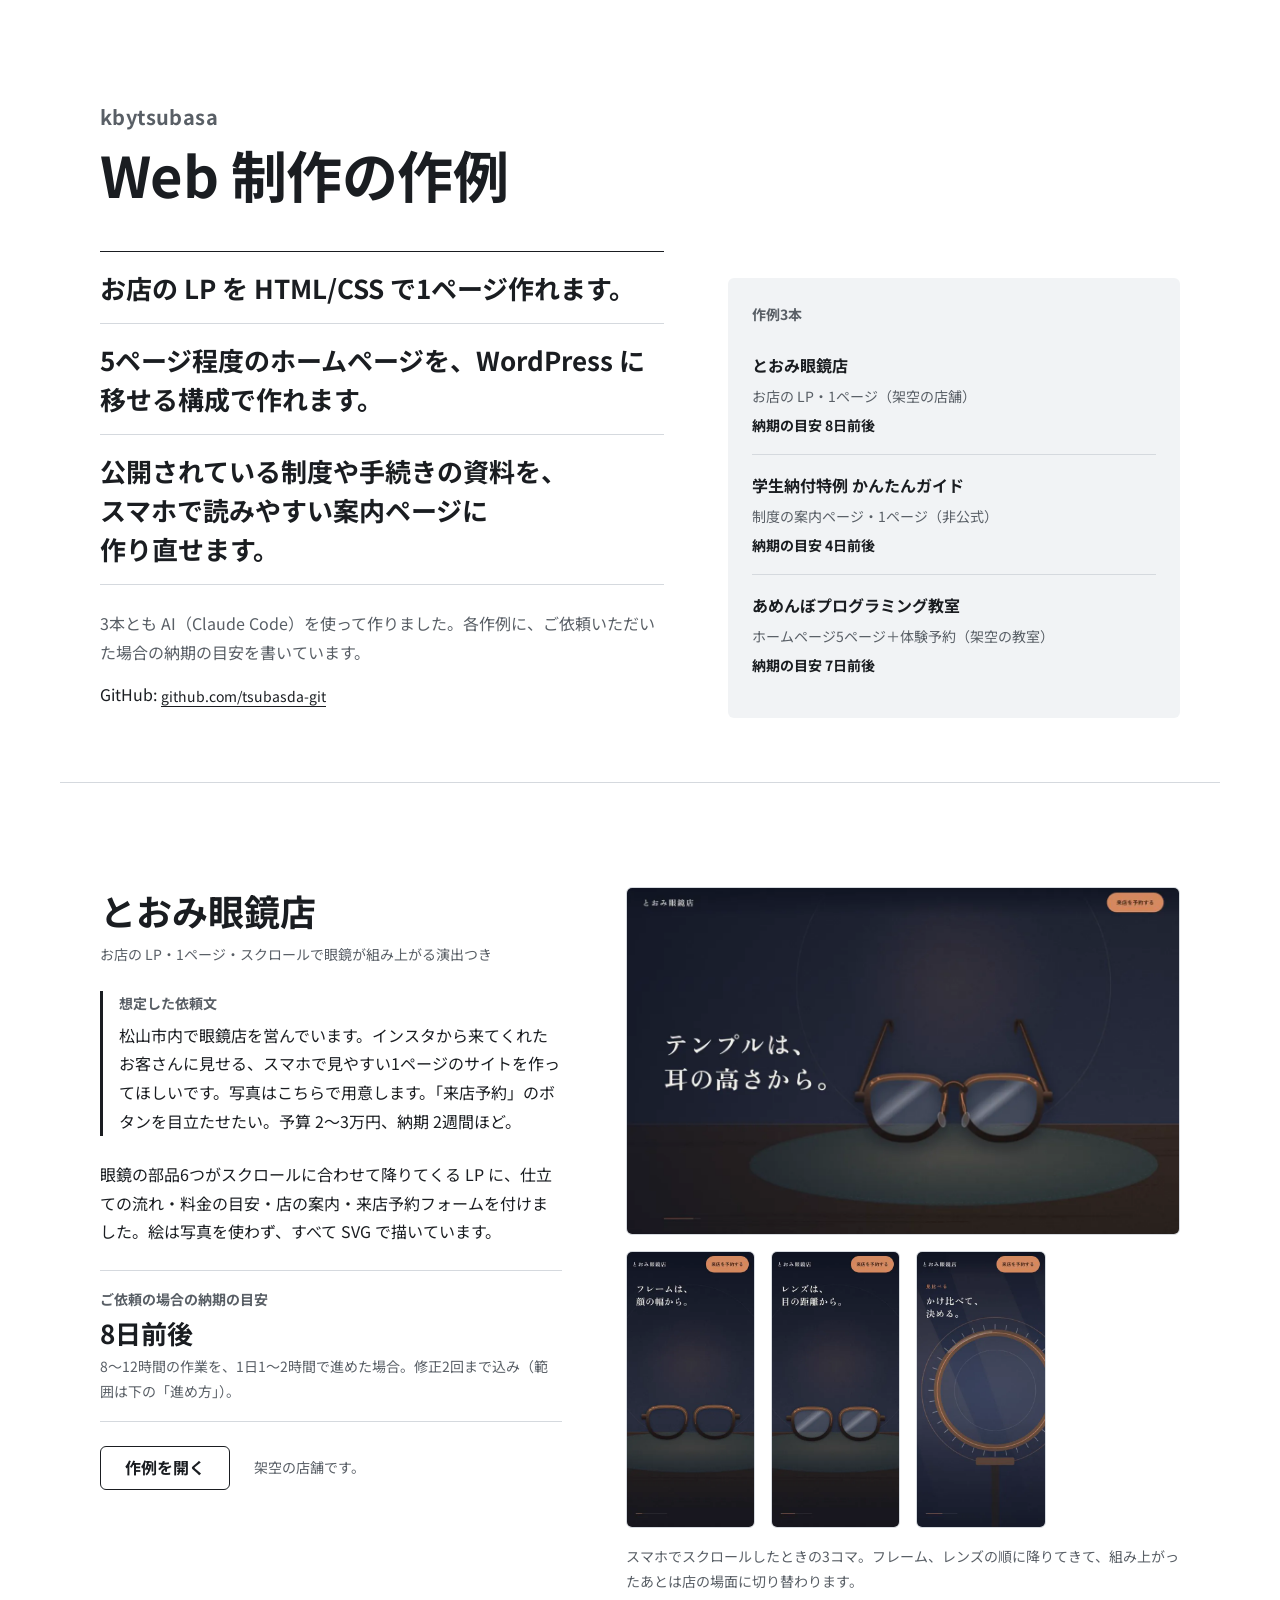
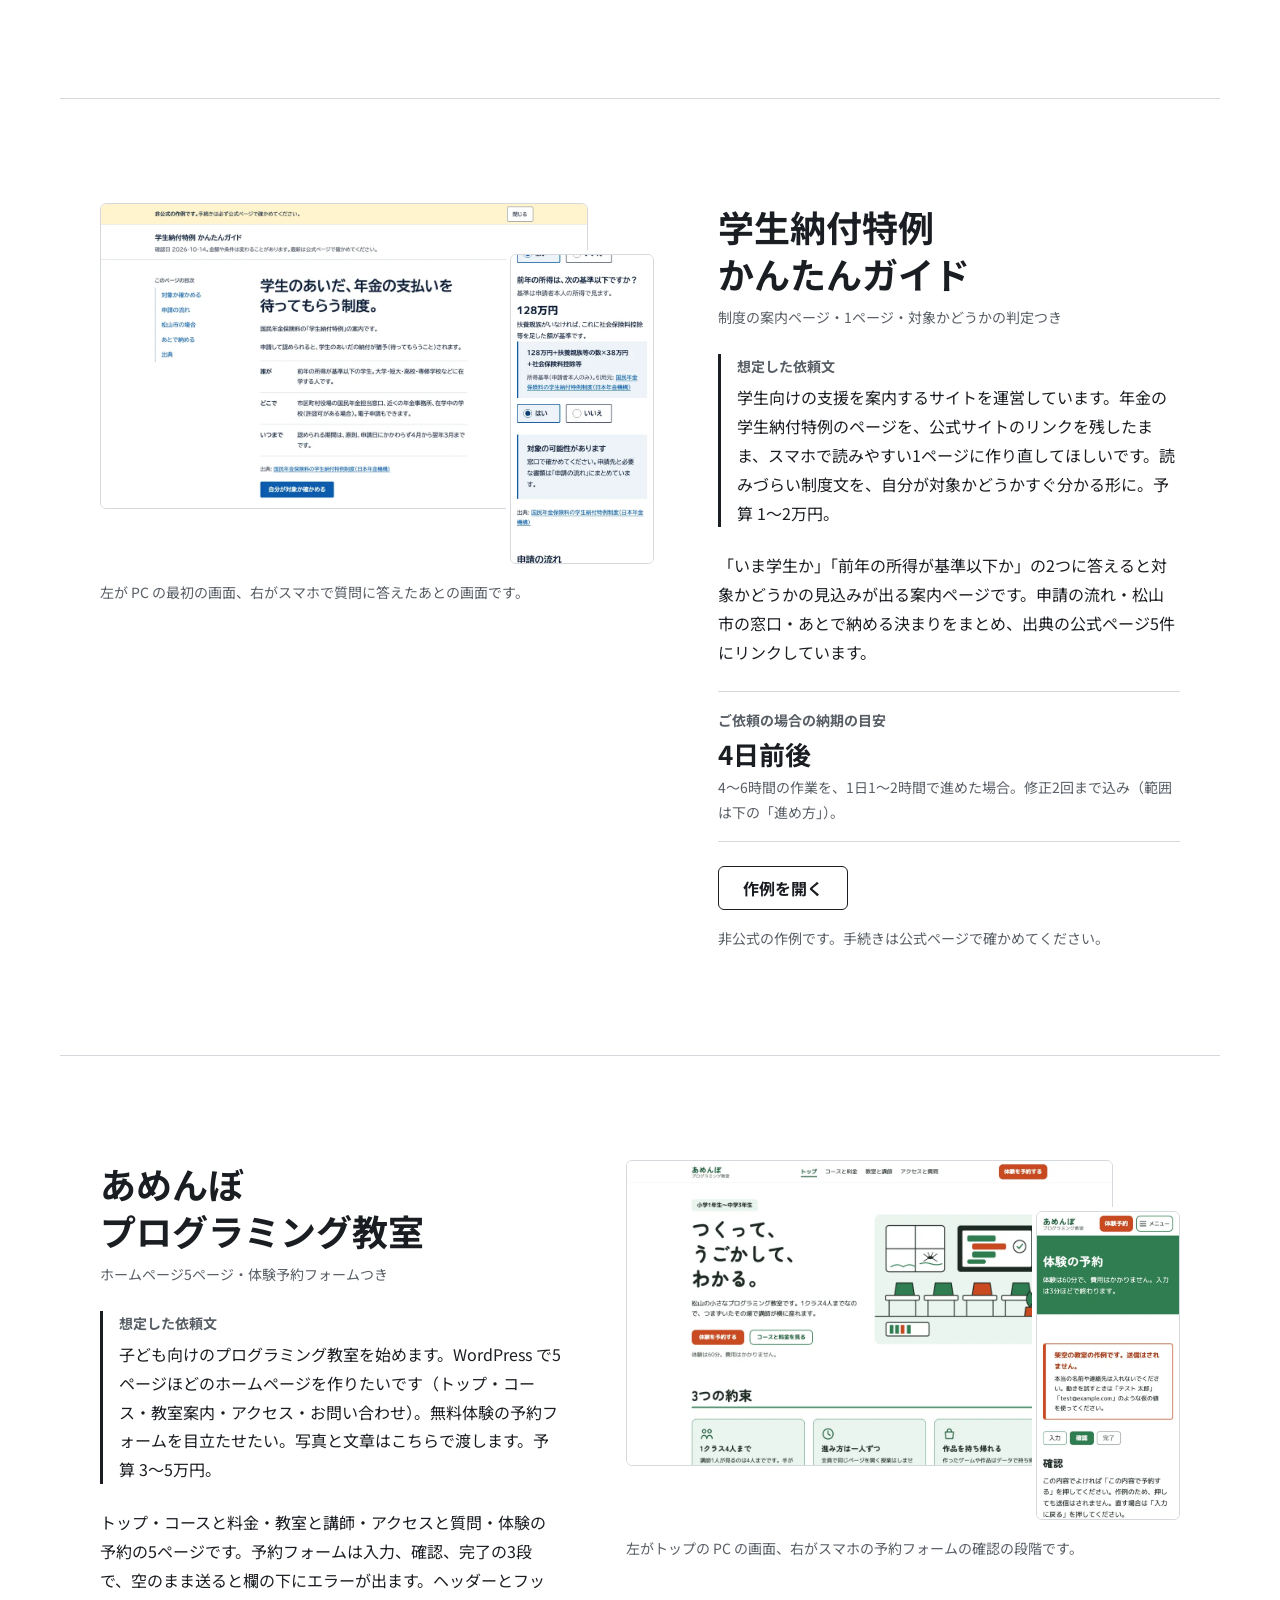
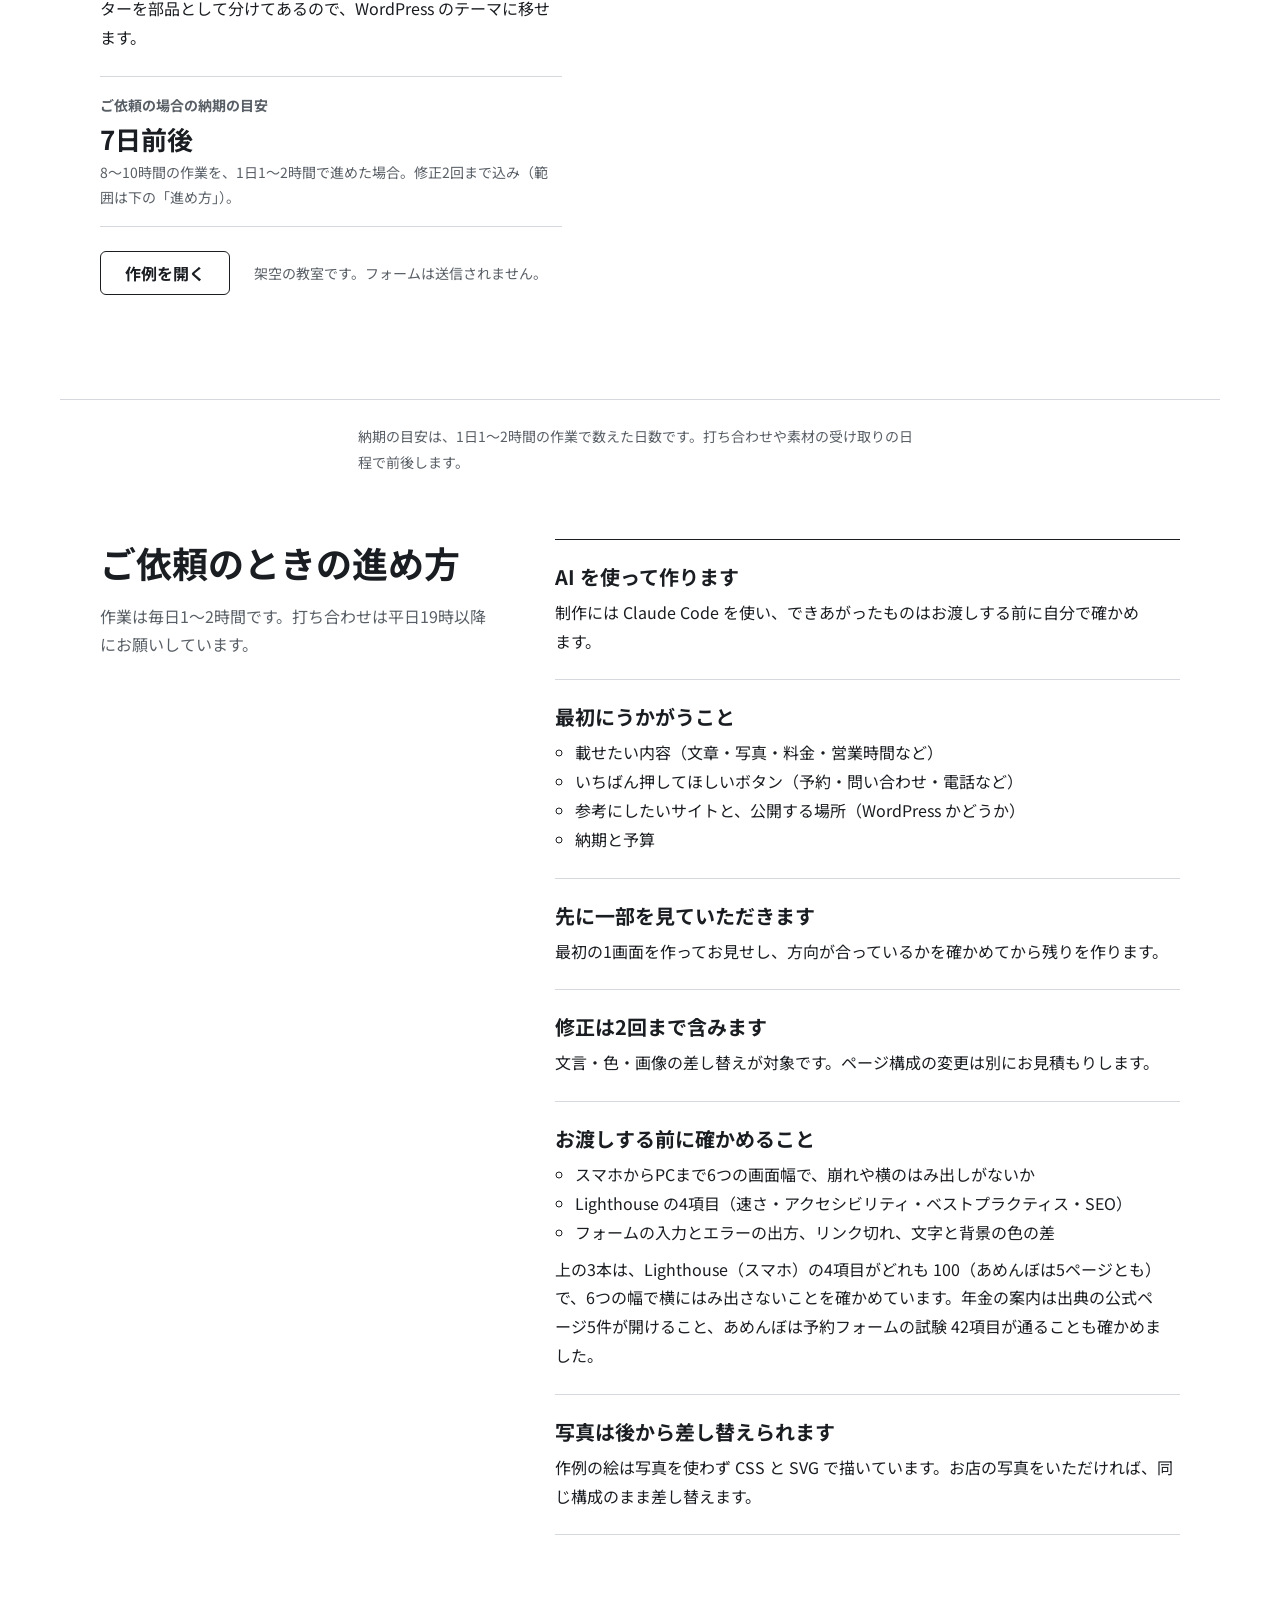
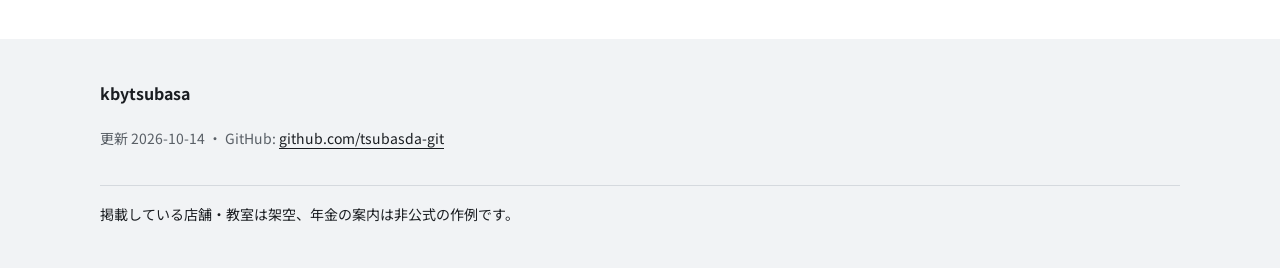
==== web-portfolio/index.html @ 9cf4d6a7 "Web 制作の作例（架空の店舗・非公式の案内・架空の教室）と入口ページ" ====
<!doctype html>
<html lang="ja">
<head>
  <meta name="robots" content="noindex, nofollow">
<meta charset="utf-8">
<meta name="viewport" content="width=device-width, initial-scale=1">
<title>Web 制作の作例3本（kbytsubasa）— お店の LP・案内ページ・5ページのホームページ</title>
<meta name="description" content="お店の LP、制度の案内ページ、5ページのホームページと体験予約フォーム。Claude Code を使って作った Web 制作の作例3本と、かかった時間、ご依頼のときの納期の目安と進め方。">
<meta name="theme-color" content="#FFFFFF">
<link rel="icon" href="data:image/svg+xml,%3Csvg xmlns='http://www.w3.org/2000/svg' viewBox='0 0 32 32'%3E%3Crect width='32' height='32' rx='6' fill='%231A1D21'/%3E%3Cpath d='M9 9v14M9 16l8-7M12 14l6 9' stroke='%23fff' stroke-width='3' fill='none' stroke-linecap='round'/%3E%3C/svg%3E">
<link rel="preconnect" href="https://fonts.googleapis.com">
<link rel="preconnect" href="https://fonts.gstatic.com" crossorigin>
<link rel="stylesheet" href="https://fonts.googleapis.com/css2?family=Noto+Sans+JP:wght@400;700&amp;display=swap" media="print" onload="this.media='all'">
<noscript><link rel="stylesheet" href="https://fonts.googleapis.com/css2?family=Noto+Sans+JP:wght@400;700&amp;display=swap"></noscript>
<link rel="stylesheet" href="css/tokens.css">
<link rel="stylesheet" href="css/site.css">
</head>
<body>
<a class="skip" href="#main">本文へ</a>

<main id="main">
  <section class="wrap intro" aria-labelledby="intro-title">
    <div>
      <h1 class="intro__title" id="intro-title"><span class="intro__title-name">kbytsubasa</span><span class="vh"> の</span>Web 制作の作例</h1>
      <ul class="can">
        <li>お店の LP を HTML/CSS で1ページ作れます。</li>
        <li>5ページ程度のホームページを、WordPress に移せる構成で作れます。</li>
        <li>公開されている制度や手続きの資料を、スマホで読みやすい案内ページに作り直せます。</li>
      </ul>
      <p class="intro__note">3本とも AI（Claude Code）を使って作りました。各作例に、ご依頼いただいた場合の納期の目安を書いています。</p>
      <p class="intro__link">GitHub: <a class="top__link" href="https://github.com/tsubasda-git" rel="noopener">github.com/tsubasda-git</a></p>
    </div>

    <nav class="toc" aria-label="作例の一覧">
      <p class="toc__head">作例3本</p>
      <ul>
        <li><a href="#toomi"><span class="toc__name">とおみ眼鏡店</span><span class="toc__kind">お店の LP・1ページ<span class="nw">（架空の店舗）</span></span><span class="toc__due">納期の目安 8日前後</span></a></li>
        <li><a href="#nenkin"><span class="toc__name">学生納付特例<wbr> かんたんガイド</span><span class="toc__kind">制度の案内ページ・1ページ<span class="nw">（非公式）</span></span><span class="toc__due">納期の目安 4日前後</span></a></li>
        <li><a href="#amenbo"><span class="toc__name">あめんぼ<wbr>プログラミング教室</span><span class="toc__kind">ホームページ5ページ＋体験予約<span class="nw">（架空の教室）</span></span><span class="toc__due">納期の目安 7日前後</span></a></li>
      </ul>
    </nav>
  </section>

  <div class="works">
    <!-- 作例1 -->
    <article class="wrap work" id="toomi" aria-labelledby="toomi-title">
      <header class="work__head">
        <h2 class="work__title" id="toomi-title">とおみ眼鏡店</h2>
        <p class="work__kind">お店の LP・1ページ・スクロールで眼鏡が組み上がる演出つき</p>
      </header>

      <figure class="work__fig">
        <img class="shots-pc-only" src="shots/toomi-pc.webp" width="1200" height="750" fetchpriority="high" alt="PC の画面。暗い店内の台の上に組み上がった眼鏡があり、左に「テンプルは、耳の高さから。」の見出し。">
        <ul class="frames">
          <li><img src="shots/toomi-sp-frame.webp" width="390" height="844" loading="lazy" alt="スマホの画面1。台の上にフレームだけが降りている。"></li>
          <li><img src="shots/toomi-sp-lens.webp" width="390" height="844" loading="lazy" alt="スマホの画面2。フレームにレンズが入った。"></li>
          <li><img src="shots/toomi-sp-scene-b.webp" width="390" height="844" loading="lazy" alt="スマホの画面3。検眼の場面に切り替わり「かけ比べて、決める。」の見出し。"></li>
        </ul>
        <figcaption>スマホでスクロールしたときの3コマ。フレーム、レンズの順に降りてきて、組み上がったあとは店の場面に切り替わります。</figcaption>
      </figure>

      <div class="work__body">
        <div class="ask">
          <p class="ask__label">想定した依頼文</p>
          <blockquote><p>松山市内で眼鏡店を営んでいます。インスタから来てくれたお客さんに見せる、スマホで見やすい1ページのサイトを作ってほしいです。写真はこちらで用意します。「来店予約」のボタンを目立たせたい。予算 2〜3万円、納期 2週間ほど。</p></blockquote>
        </div>
        <p class="made">眼鏡の部品6つがスクロールに合わせて降りてくる LP に、仕立ての流れ・料金の目安・店の案内・来店予約フォームを付けました。絵は写真を使わず、すべて SVG で描いています。</p>
        <dl class="facts">
          <div>
            <dt>ご依頼の場合の納期の目安</dt>
            <dd><span class="due">8日前後</span><span class="sub">8〜12時間の作業を、1日1〜2時間で進めた場合。修正2回まで込み（範囲は下の「進め方」）。</span></dd>
          </div>
        </dl>
        <div class="work__foot">
          <a class="chip" href="../web-toomi/index.html">作例を開く<span class="vh">：とおみ眼鏡店</span></a>
          <p class="work__mark">架空の店舗です。</p>
        </div>
      </div>
    </article>

    <!-- 作例2 -->
    <article class="wrap work work--flip" id="nenkin" aria-labelledby="nenkin-title">
      <header class="work__head">
        <h2 class="work__title" id="nenkin-title">学生納付特例<wbr> かんたんガイド</h2>
        <p class="work__kind">制度の案内ページ・1ページ・対象かどうかの判定つき</p>
      </header>

      <figure class="work__fig">
        <div class="shots">
          <img class="shots__pc" src="shots/nenkin-pc.webp" width="1200" height="750" loading="lazy" alt="PC の画面。左に目次、右に「学生のあいだ、年金の支払いを待ってもらう制度。」の見出しと、誰が・どこで・いつまでの表。">
          <img class="shots__sp" src="shots/nenkin-sp.webp" width="390" height="844" loading="lazy" alt="スマホの画面。所得の基準の質問に「はい」と答え、「対象の可能性があります」と表示されたところ。">
        </div>
        <figcaption>左が PC の最初の画面、右がスマホで質問に答えたあとの画面です。</figcaption>
      </figure>

      <div class="work__body">
        <div class="ask">
          <p class="ask__label">想定した依頼文</p>
          <blockquote><p>学生向けの支援を案内するサイトを運営しています。年金の学生納付特例のページを、公式サイトのリンクを残したまま、スマホで読みやすい1ページに作り直してほしいです。読みづらい制度文を、自分が対象かどうかすぐ分かる形に。予算 1〜2万円。</p></blockquote>
        </div>
        <p class="made">「いま学生か」「前年の所得が基準以下か」の2つに答えると対象かどうかの見込みが出る案内ページです。申請の流れ・松山市の窓口・あとで納める決まりをまとめ、出典の公式ページ5件にリンクしています。</p>
        <dl class="facts">
          <div>
            <dt>ご依頼の場合の納期の目安</dt>
            <dd><span class="due">4日前後</span><span class="sub">4〜6時間の作業を、1日1〜2時間で進めた場合。修正2回まで込み（範囲は下の「進め方」）。</span></dd>
          </div>
        </dl>
        <div class="work__foot">
          <a class="chip" href="../web-nenkin-gakusei/index.html">作例を開く<span class="vh">：学生納付特例 かんたんガイド</span></a>
          <p class="work__mark">非公式の作例です。手続きは公式ページで確かめてください。</p>
        </div>
      </div>
    </article>

    <!-- 作例3 -->
    <article class="wrap work" id="amenbo" aria-labelledby="amenbo-title">
      <header class="work__head">
        <h2 class="work__title" id="amenbo-title">あめんぼ<wbr>プログラミング教室</h2>
        <p class="work__kind">ホームページ5ページ・体験予約フォームつき</p>
      </header>

      <figure class="work__fig">
        <div class="shots">
          <img class="shots__pc" src="shots/amenbo-pc.webp" width="1200" height="750" loading="lazy" alt="トップページの PC の画面。「つくって、うごかして、わかる。」の見出しと、教室の机と画面の絵。">
          <img class="shots__sp" src="shots/amenbo-sp.webp" width="390" height="844" loading="lazy" alt="スマホの体験予約の画面。入力・確認・完了のうち確認の段階で、「架空の教室の作例です。送信はされません。」の注意書き。">
        </div>
        <figcaption>左がトップの PC の画面、右がスマホの予約フォームの確認の段階です。</figcaption>
      </figure>

      <div class="work__body">
        <div class="ask">
          <p class="ask__label">想定した依頼文</p>
          <blockquote><p>子ども向けのプログラミング教室を始めます。WordPress で5ページほどのホームページを作りたいです（トップ・コース・教室案内・アクセス・お問い合わせ）。無料体験の予約フォームを目立たせたい。写真と文章はこちらで渡します。予算 3〜5万円。</p></blockquote>
        </div>
        <p class="made">トップ・コースと料金・教室と講師・アクセスと質問・体験の予約の5ページです。予約フォームは入力、確認、完了の3段で、空のまま送ると欄の下にエラーが出ます。ヘッダーとフッターを部品として分けてあるので、WordPress のテーマに移せます。</p>
        <dl class="facts">
          <div>
            <dt>ご依頼の場合の納期の目安</dt>
            <dd><span class="due">7日前後</span><span class="sub">8〜10時間の作業を、1日1〜2時間で進めた場合。修正2回まで込み（範囲は下の「進め方」）。</span></dd>
          </div>
        </dl>
        <div class="work__foot">
          <a class="chip" href="../web-amenbo/index.html">作例を開く<span class="vh">：あめんぼプログラミング教室</span></a>
          <p class="work__mark">架空の教室です。フォームは送信されません。</p>
        </div>
      </div>
    </article>

    <p class="wrap works__note">納期の目安は、1日1〜2時間の作業で数えた日数です。打ち合わせや素材の受け取りの日程で前後します。</p>
  </div>

  <section class="wrap how" aria-labelledby="how-title">
    <div>
      <h2 class="how__title" id="how-title">ご依頼のときの進め方</h2>
      <p class="how__lead">作業は毎日1〜2時間です。打ち合わせは平日19時以降にお願いしています。</p>
    </div>
    <ol class="how__list">
      <li>
        <h3>AI を使って作ります</h3>
        <p>制作には Claude Code を使い、できあがったものはお渡しする前に自分で確かめます。</p>
      </li>
      <li>
        <h3>最初にうかがうこと</h3>
        <ul>
          <li>載せたい内容（文章・写真・料金・営業時間など）</li>
          <li>いちばん押してほしいボタン（予約・問い合わせ・電話など）</li>
          <li>参考にしたいサイトと、公開する場所（WordPress かどうか）</li>
          <li>納期と予算</li>
        </ul>
      </li>
      <li>
        <h3>先に一部を見ていただきます</h3>
        <p>最初の1画面を作ってお見せし、方向が合っているかを確かめてから残りを作ります。</p>
      </li>
      <li>
        <h3>修正は2回まで含みます</h3>
        <p>文言・色・画像の差し替えが対象です。ページ構成の変更は別にお見積もりします。</p>
      </li>
      <li>
        <h3>お渡しする前に確かめること</h3>
        <ul>
          <li>スマホからPCまで6つの画面幅で、崩れや横のはみ出しがないか</li>
          <li>Lighthouse の4項目（速さ・アクセシビリティ・ベストプラクティス・SEO）</li>
          <li>フォームの入力とエラーの出方、リンク切れ、文字と背景の色の差</li>
        </ul>
        <p>上の3本は、Lighthouse（スマホ）の4項目がどれも 100（あめんぼは5ページとも）で、6つの幅で横にはみ出さないことを確かめています。年金の案内は出典の公式ページ5件が開けること、あめんぼは予約フォームの試験 42項目が通ることも確かめました。</p>
      </li>
      <li>
        <h3>写真は後から差し替えられます</h3>
        <p>作例の絵は写真を使わず CSS と SVG で描いています。お店の写真をいただければ、同じ構成のまま差し替えます。</p>
      </li>
    </ol>
  </section>
</main>

<footer class="foot">
  <div class="wrap">
    <p class="foot__name">kbytsubasa</p>
    <p class="foot__line">更新 2026-10-14 ・ GitHub: <a href="https://github.com/tsubasda-git" rel="noopener">github.com/tsubasda-git</a></p>
    <p class="foot__notice">掲載している店舗・教室は架空、年金の案内は非公式の作例です。</p>
  </div>
</footer>
</body>
</html>
---- web-portfolio/css/tokens.css ----
/* Hallmark · tokens · web-portfolio（入口ページ）
 * 設計書 §4.5 のとおり: 作例3本の色が主役なので、入口は無彩色だけで作る。
 * theme: custom · axes: light / grotesk-sans (Noto Sans JP 単一書体) / neutral
 * site.css は var(--…) だけで書く（色・書体の直書きをしない）。
 */
:root {
  /* 色 */
  --color-paper: #FFFFFF;
  --color-paper-2: #F1F3F5;
  --color-ink: #1A1D21;
  --color-ink-dim: #595F66;
  --color-rule: #D5D9DE;
  --color-rule-strong: #1A1D21;
  --color-accent: #1A1D21;
  --color-accent-ink: #FFFFFF;
  --color-focus: #2E6BE6;

  /* 文字 */
  --font-body: "Noto Sans JP", "Hiragino Sans", "Hiragino Kaku Gothic ProN", "Yu Gothic", Meiryo, sans-serif;
  --text-xs: 0.8125rem;
  --text-sm: 0.875rem;
  --text-base: 1rem;
  --text-lg: clamp(1.0625rem, 1rem + 0.35vw, 1.25rem);
  --text-xl: clamp(1.25rem, 1.1rem + 0.7vw, 1.625rem);
  --text-2xl: clamp(1.5rem, 1.2rem + 1.4vw, 2.25rem);
  --text-display: clamp(2rem, 1.4rem + 2.8vw, 3.5rem);
  --leading-tight: 1.3;
  --leading-body: 1.8;

  /* 余白（設計書 §4.5: 8 / 16 / 24 / 40 / 64） */
  --space-2xs: 4px;
  --space-xs: 8px;
  --space-sm: 16px;
  --space-md: 24px;
  --space-lg: 40px;
  --space-xl: 64px;
  --space-2xl: 104px;
  --page-gutter: 16px;
  --page-max: 1160px;

  /* 線・角 */
  --rule-hair: 1px;
  --radius: 6px;

  /* 動き（色の変化だけ。位置は動かさない） */
  --dur-fast: 150ms;
  --ease-out: cubic-bezier(0.22, 1, 0.36, 1);
}

@media (min-width: 768px) {
  :root { --page-gutter: 40px; }
}
---- web-portfolio/css/site.css ----
/* Hallmark · macrostructure: Split Studio · tone: utilitarian · anchor hue: none (neutral)
 * nav: none (3本の目次を冒頭の右の列に置く) · footer: Ft1 mast-headed · enrichment: real screenshots (no chrome)
 * pre-emit critique: P4 H4 E4 S5 R5 V4
 */

/* ---------- 下地 ---------- */
*, *::before, *::after { box-sizing: border-box; }

html, body { overflow-x: clip; }

html {
  -webkit-text-size-adjust: 100%;
  text-size-adjust: 100%;
}

body {
  margin: 0;
  background: var(--color-paper);
  color: var(--color-ink);
  font-family: var(--font-body);
  font-size: var(--text-base);
  line-height: var(--leading-body);
  font-feature-settings: "palt" 0;
}

img { display: block; max-width: 100%; height: auto; }

p, li, dd { text-wrap: pretty; }

h1, h2, h3 {
  margin: 0;
  font-style: normal;
  font-weight: 700;
  line-height: var(--leading-tight);
  overflow-wrap: anywhere;
  word-break: auto-phrase;
  min-width: 0;
}

p, ul, ol, dl, dd, blockquote, figure { margin: 0; }
ul, ol { padding: 0; }

a {
  color: var(--color-ink);
  text-decoration-line: underline;
  text-decoration-thickness: 1px;
  text-underline-offset: 0.25em;
  transition: text-decoration-thickness var(--dur-fast) var(--ease-out);
}
a:hover { text-decoration-thickness: 2px; }

:focus-visible {
  outline: 3px solid var(--color-focus);
  outline-offset: 3px;
  border-radius: 2px;
}

.vh {
  position: absolute;
  width: 1px; height: 1px;
  margin: -1px; padding: 0;
  overflow: hidden;
  clip: rect(0 0 0 0);
  white-space: nowrap;
  border: 0;
}

.skip {
  position: absolute;
  left: var(--space-sm);
  top: var(--space-xs);
  z-index: 10;
  padding: var(--space-xs) var(--space-sm);
  background: var(--color-accent);
  color: var(--color-accent-ink);
  border-radius: var(--radius);
  transform: translateY(-200%);
}
.skip:focus-visible { transform: none; }

.wrap {
  width: 100%;
  max-width: var(--page-max);
  margin-inline: auto;
  padding-inline: var(--page-gutter);
}

/* ---------- GitHub への1本のリンク（上の帯は置かない。名前は見出しが持つ） ---------- */
.intro__link { margin-top: var(--space-xs); }
.top__link {
  display: inline-flex;
  align-items: center;
  min-height: 44px;
  font-size: var(--text-sm);
  white-space: nowrap;
}

/* ---------- 冒頭（左右に分ける） ---------- */
.intro {
  display: grid;
  gap: var(--space-lg);
  padding-block: var(--space-xl) var(--space-xl);
}
.intro__title {
  font-size: var(--text-display);
  letter-spacing: -0.01em;
}
.intro__title-name {
  display: block;
  font-size: var(--text-lg);
  color: var(--color-ink-dim);
  letter-spacing: 0.02em;
  margin-bottom: var(--space-xs);
}
.can {
  list-style: none;
  margin-top: var(--space-lg);
  border-top: var(--rule-hair) solid var(--color-rule-strong);
}
.can li {
  font-size: var(--text-xl);
  font-weight: 700;
  line-height: 1.5;
  padding-block: var(--space-sm);
  border-bottom: var(--rule-hair) solid var(--color-rule);
  overflow-wrap: anywhere;
  word-break: auto-phrase;
}
.intro__note {
  margin-top: var(--space-md);
  color: var(--color-ink-dim);
  max-width: 38em;
}

/* 冒頭の右: 3本の目次（作例の証拠の列） */
.toc {
  align-self: end;
  background: var(--color-paper-2);
  border-radius: var(--radius);
  padding: var(--space-md);
}
.toc__head {
  font-size: var(--text-sm);
  font-weight: 700;
  color: var(--color-ink-dim);
  margin-bottom: var(--space-xs);
}
.toc ul { list-style: none; }
.toc li + li { border-top: var(--rule-hair) solid var(--color-rule); }
.toc a {
  display: grid;
  gap: var(--space-2xs);
  padding-block: var(--space-sm);
  text-decoration: none;
  min-height: 44px;
}
.toc a:hover .toc__name { text-decoration: underline; text-underline-offset: 0.25em; }
.toc__name {
  font-weight: 700;
  overflow-wrap: anywhere;
  word-break: auto-phrase;
}
.toc__kind {
  font-size: var(--text-sm);
  color: var(--color-ink-dim);
  word-break: auto-phrase;
}
.toc__due {
  font-size: var(--text-sm);
  font-weight: 700;
}
.nw { white-space: nowrap; }

/* ---------- 作例（左右の二枚組。段ごとに左右を入れ替える） ---------- */

.work {
  display: grid;
  grid-template-areas: "head" "fig" "body";
  gap: var(--space-md);
  padding-block: var(--space-xl);
  border-bottom: var(--rule-hair) solid var(--color-rule);
  scroll-margin-top: var(--space-sm);
}
.work:first-child { border-top: var(--rule-hair) solid var(--color-rule); }
.work__head { grid-area: head; min-width: 0; }
.work__fig { grid-area: fig; min-width: 0; }
.work__body { grid-area: body; min-width: 0; }

.work__title { font-size: var(--text-2xl); }
.work__kind {
  margin-top: var(--space-xs);
  color: var(--color-ink-dim);
  font-size: var(--text-sm);
}

/* 画像: PC の画面に、スマホの画面を右下で重ねる */
.shots {
  position: relative;
  aspect-ratio: 20 / 13;
}
.shots__pc,
.shots__sp {
  position: absolute;
  border: var(--rule-hair) solid var(--color-rule);
  border-radius: var(--radius);
  background: var(--color-paper-2);
}
.shots__pc { left: 0; top: 0; width: 88%; }
.shots__sp {
  right: 0; bottom: 0; width: 26%;
  box-shadow: 0 0 0 4px var(--color-paper);
}

/* とおみ: スマホの3コマを横に並べる */
.shots-pc-only {
  border: var(--rule-hair) solid var(--color-rule);
  border-radius: var(--radius);
  background: var(--color-paper-2);
  width: 100%;
}
.frames {
  list-style: none;
  display: grid;
  grid-template-columns: repeat(3, minmax(0, 1fr));
  gap: var(--space-sm);
  margin-top: var(--space-sm);
  max-width: 420px;
}
.frames img {
  width: 100%;
  border: var(--rule-hair) solid var(--color-rule);
  border-radius: var(--radius);
  background: var(--color-paper-2);
}
.work__fig figcaption {
  margin-top: var(--space-sm);
  font-size: var(--text-sm);
  color: var(--color-ink-dim);
}

/* 依頼文と中身 */
.ask {
  border-left: 3px solid var(--color-rule-strong);
  padding-left: var(--space-sm);
}
.ask__label,
.facts dt {
  font-size: var(--text-sm);
  font-weight: 700;
  color: var(--color-ink-dim);
}
.ask blockquote { margin-top: var(--space-2xs); }
.made { margin-top: var(--space-md); }

.facts {
  margin-top: var(--space-md);
  border-top: var(--rule-hair) solid var(--color-rule);
}
.facts > div {
  padding-block: var(--space-sm);
  border-bottom: var(--rule-hair) solid var(--color-rule);
}
.facts dd { margin-top: var(--space-2xs); }
.facts .sub { display: block; margin-top: var(--space-2xs); font-size: var(--text-sm); color: var(--color-ink-dim); }
.due { display: block; font-size: var(--text-xl); font-weight: 700; line-height: var(--leading-tight); }

.work__foot {
  display: flex;
  flex-wrap: wrap;
  align-items: center;
  gap: var(--space-sm) var(--space-md);
  margin-top: var(--space-md);
}
.chip {
  display: inline-flex;
  align-items: center;
  min-height: 44px;
  padding-inline: var(--space-md);
  border: var(--rule-hair) solid var(--color-accent);
  border-radius: var(--radius);
  color: var(--color-ink);
  font-weight: 700;
  text-decoration: none;
  white-space: nowrap;
  cursor: pointer;
  transition: background-color var(--dur-fast) var(--ease-out), color var(--dur-fast) var(--ease-out);
}
.chip:hover { background: var(--color-accent); color: var(--color-accent-ink); }
.chip:active { background: var(--color-ink-dim); border-color: var(--color-ink-dim); color: var(--color-accent-ink); }
.work__mark { font-size: var(--text-sm); color: var(--color-ink-dim); }

.works__note {
  padding-block: var(--space-md) 0;
  font-size: var(--text-sm);
  color: var(--color-ink-dim);
  max-width: 46em;
}

/* ---------- 進め方 ---------- */
.how {
  display: grid;
  gap: var(--space-lg);
  padding-block: var(--space-xl) var(--space-2xl);
}
.how__title { font-size: var(--text-2xl); }
.how__lead { margin-top: var(--space-sm); color: var(--color-ink-dim); }
.how__list { list-style: none; border-top: var(--rule-hair) solid var(--color-rule-strong); }
.how__list > li {
  padding-block: var(--space-md);
  border-bottom: var(--rule-hair) solid var(--color-rule);
}
.how__list h3 { font-size: var(--text-lg); }
.how__list p { margin-top: var(--space-xs); }
.how__list ul {
  margin-top: var(--space-xs);
  padding-left: 1.25em;
}

/* ---------- 下の帯（Ft1） ---------- */
.foot {
  background: var(--color-paper-2);
  padding-block: var(--space-lg);
  font-size: var(--text-sm);
}
.foot__name { font-weight: 700; font-size: var(--text-base); }
.foot__line { margin-top: var(--space-xs); color: var(--color-ink-dim); }
.foot__line a { display: inline-block; padding-block: 10px; }
.foot__notice {
  margin-top: var(--space-md);
  padding-top: var(--space-sm);
  border-top: var(--rule-hair) solid var(--color-rule);
}

/* ---------- 広い画面 ---------- */
@media (min-width: 900px) {
  .intro {
    grid-template-columns: minmax(0, 1.25fr) minmax(0, 1fr);
    gap: var(--space-xl);
    padding-block: var(--space-2xl) var(--space-xl);
  }
  .work {
    grid-template-columns: minmax(0, 1fr) minmax(0, 1.2fr);
    grid-template-areas: "head fig" "body fig";
    grid-template-rows: auto 1fr;
    column-gap: var(--space-xl);
    padding-block: var(--space-2xl);
  }
  .work--flip {
    grid-template-columns: minmax(0, 1.2fr) minmax(0, 1fr);
    grid-template-areas: "fig head" "fig body";
  }
  .work__fig { align-self: start; position: sticky; top: var(--space-lg); }
  .how {
    grid-template-columns: minmax(0, 1fr) minmax(0, 1.6fr);
    gap: var(--space-xl);
  }
}

@media (prefers-reduced-motion: reduce) {
  *, *::before, *::after { transition-duration: 0ms !important; }
}
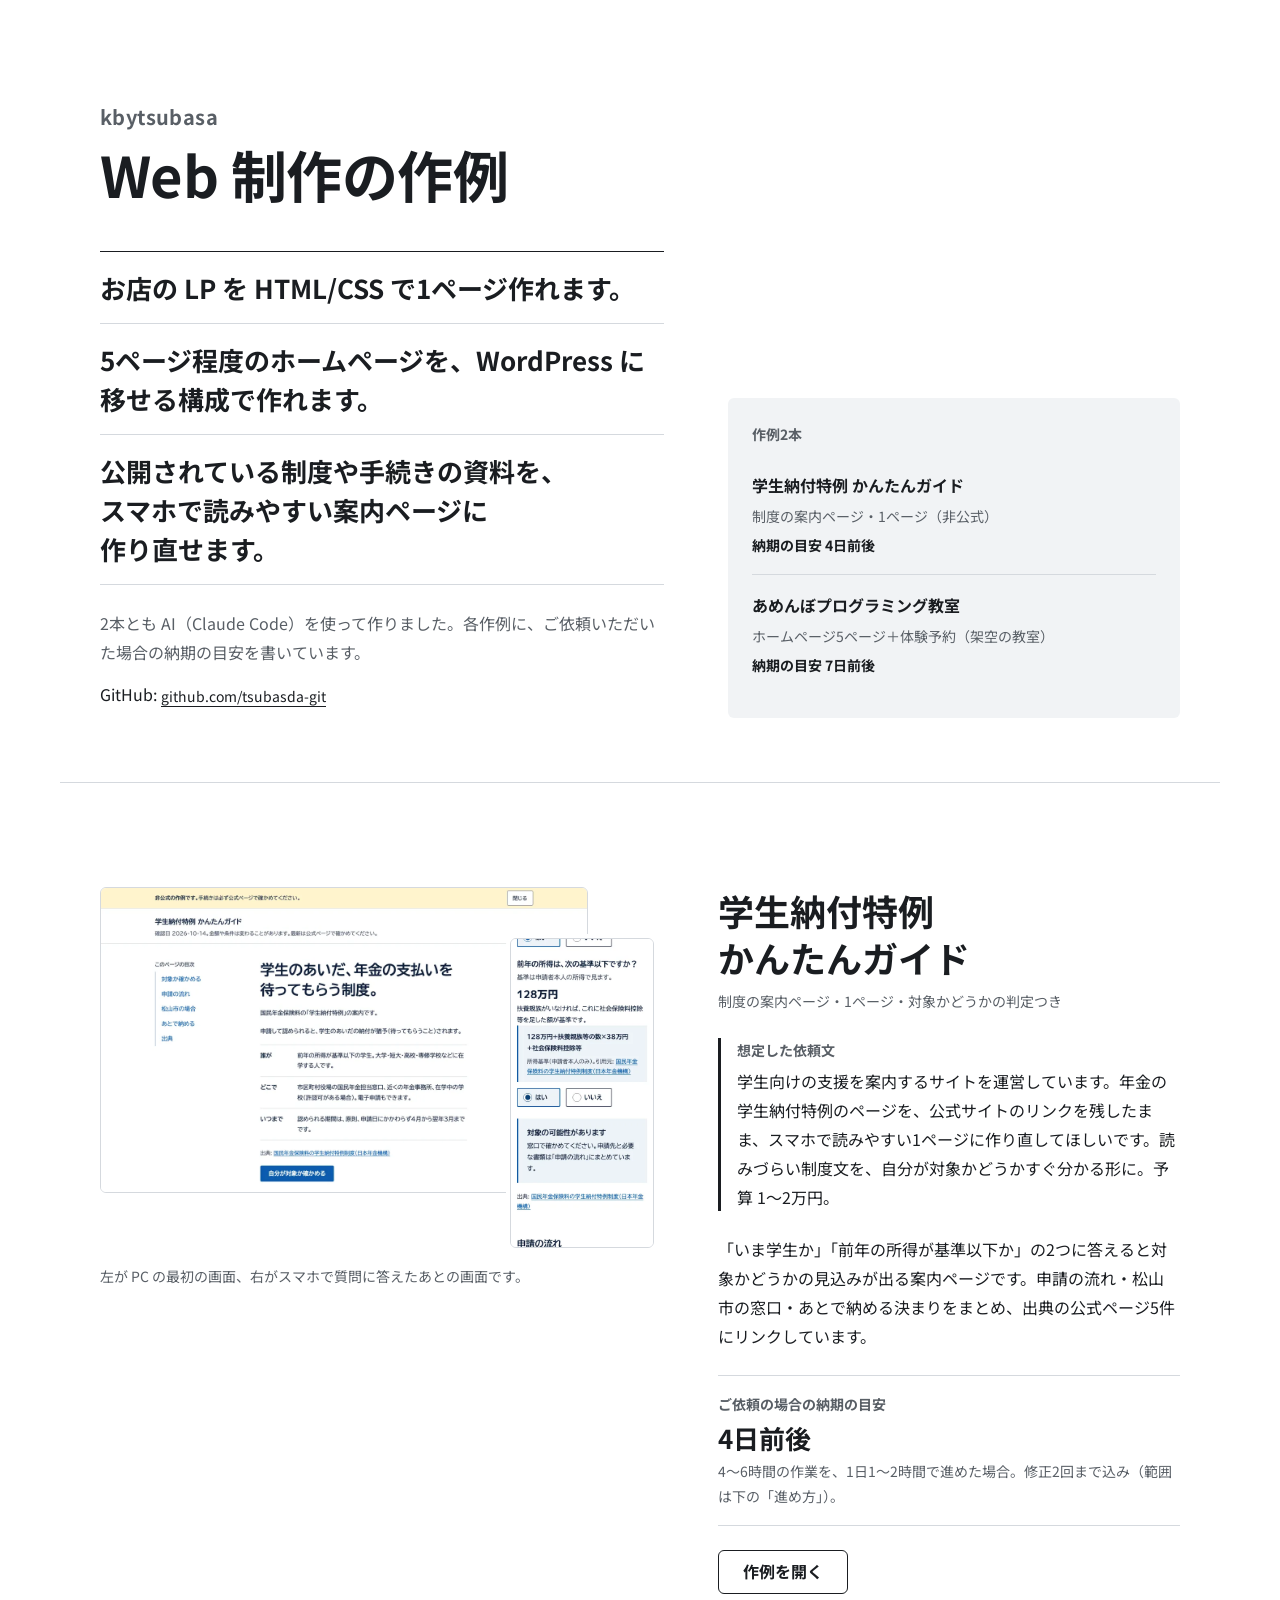
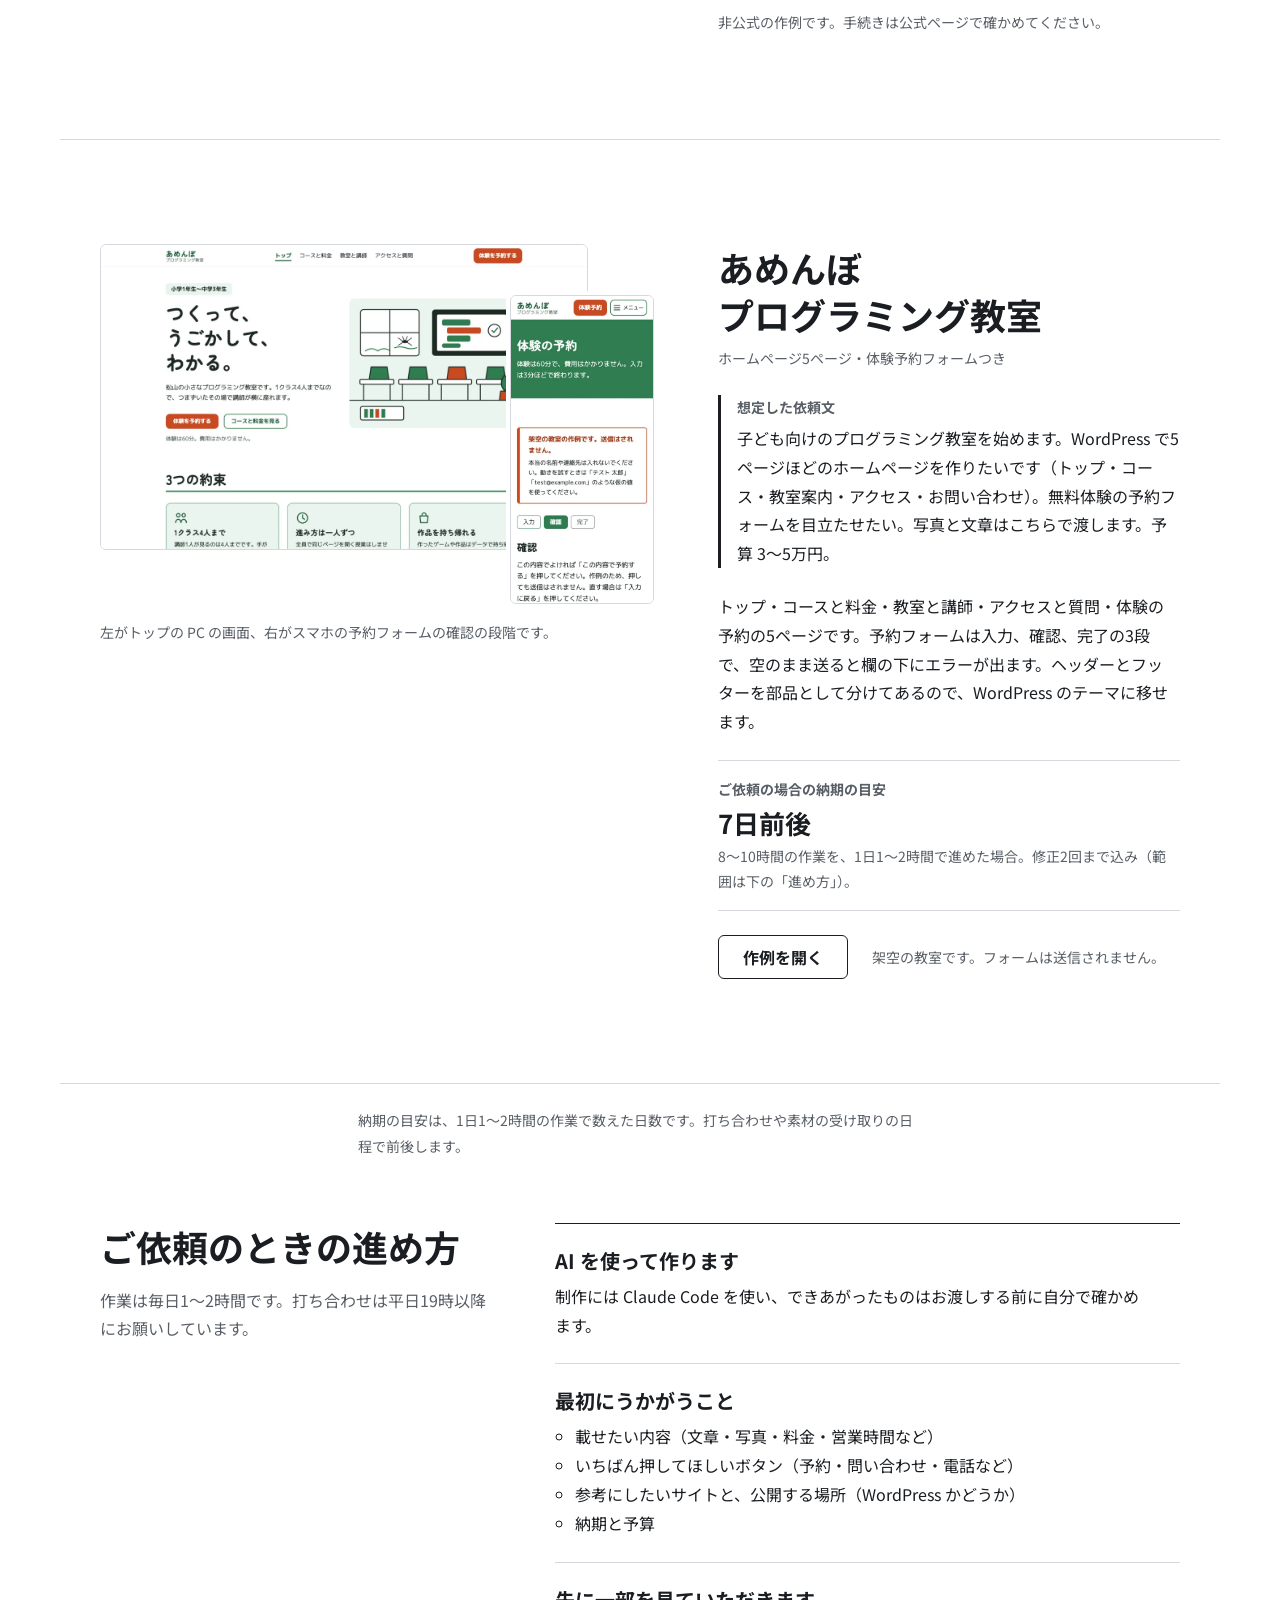
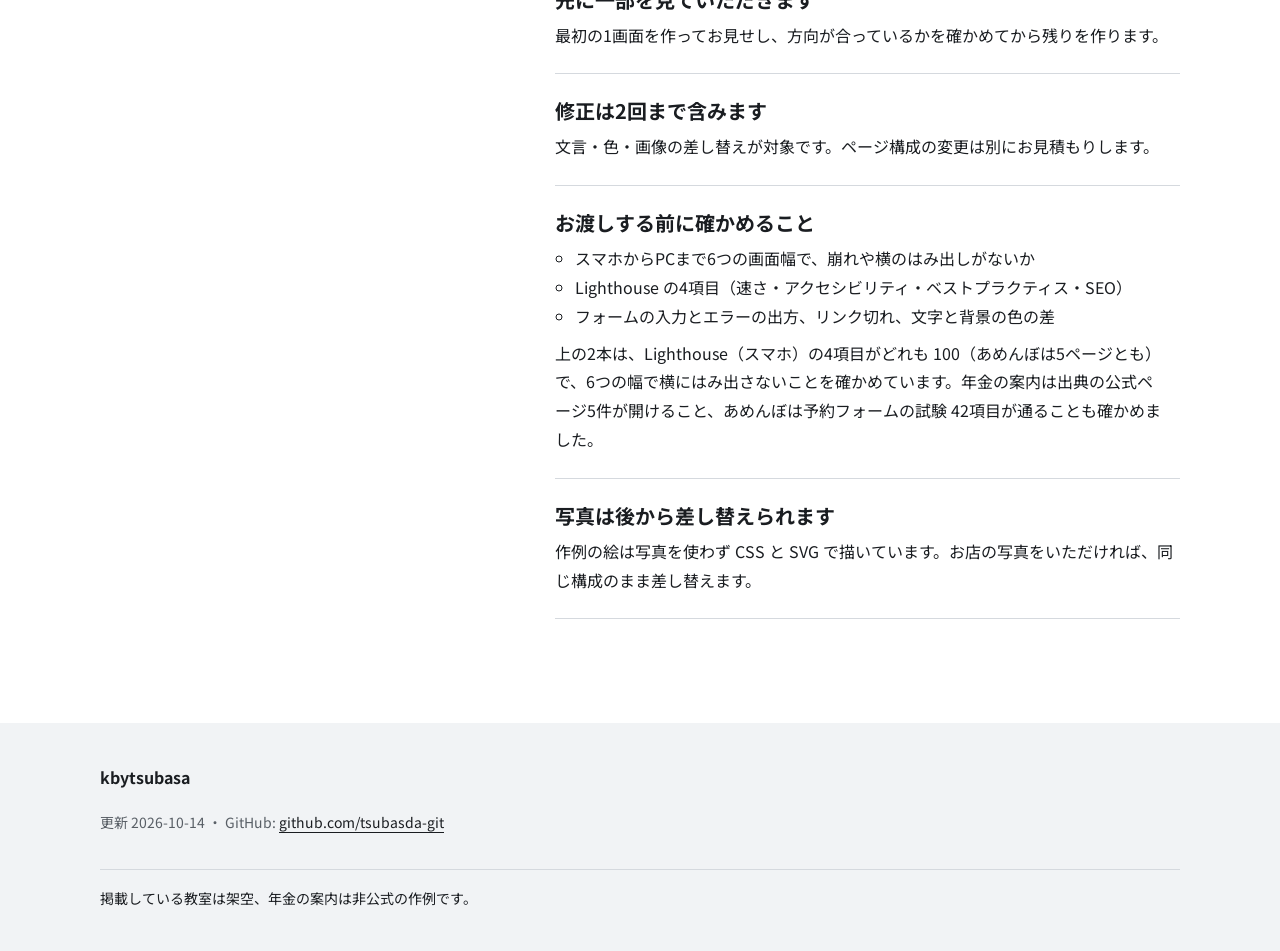
==== commit 7b86e855: "とおみ眼鏡店の作例を外す（イラストのため掲載しない）" ====
--- a/web-portfolio/index.html
+++ b/web-portfolio/index.html
@@ -4,8 +4,8 @@
   <meta name="robots" content="noindex, nofollow">
 <meta charset="utf-8">
 <meta name="viewport" content="width=device-width, initial-scale=1">
-<title>Web 制作の作例3本（kbytsubasa）— お店の LP・案内ページ・5ページのホームページ</title>
-<meta name="description" content="お店の LP、制度の案内ページ、5ページのホームページと体験予約フォーム。Claude Code を使って作った Web 制作の作例3本と、かかった時間、ご依頼のときの納期の目安と進め方。">
+<title>Web 制作の作例2本（kbytsubasa）— 案内ページ・5ページのホームページ</title>
+<meta name="description" content="制度の案内ページと、5ページのホームページと体験予約フォーム。Claude Code を使って作った Web 制作の作例2本と、かかった時間、ご依頼のときの納期の目安と進め方。">
 <meta name="theme-color" content="#FFFFFF">
 <link rel="icon" href="data:image/svg+xml,%3Csvg xmlns='http://www.w3.org/2000/svg' viewBox='0 0 32 32'%3E%3Crect width='32' height='32' rx='6' fill='%231A1D21'/%3E%3Cpath d='M9 9v14M9 16l8-7M12 14l6 9' stroke='%23fff' stroke-width='3' fill='none' stroke-linecap='round'/%3E%3C/svg%3E">
 <link rel="preconnect" href="https://fonts.googleapis.com">
@@ -27,14 +27,13 @@
         <li>5ページ程度のホームページを、WordPress に移せる構成で作れます。</li>
         <li>公開されている制度や手続きの資料を、スマホで読みやすい案内ページに作り直せます。</li>
       </ul>
-      <p class="intro__note">3本とも AI（Claude Code）を使って作りました。各作例に、ご依頼いただいた場合の納期の目安を書いています。</p>
+      <p class="intro__note">2本とも AI（Claude Code）を使って作りました。各作例に、ご依頼いただいた場合の納期の目安を書いています。</p>
       <p class="intro__link">GitHub: <a class="top__link" href="https://github.com/tsubasda-git" rel="noopener">github.com/tsubasda-git</a></p>
     </div>
 
     <nav class="toc" aria-label="作例の一覧">
-      <p class="toc__head">作例3本</p>
+      <p class="toc__head">作例2本</p>
       <ul>
-        <li><a href="#toomi"><span class="toc__name">とおみ眼鏡店</span><span class="toc__kind">お店の LP・1ページ<span class="nw">（架空の店舗）</span></span><span class="toc__due">納期の目安 8日前後</span></a></li>
         <li><a href="#nenkin"><span class="toc__name">学生納付特例<wbr> かんたんガイド</span><span class="toc__kind">制度の案内ページ・1ページ<span class="nw">（非公式）</span></span><span class="toc__due">納期の目安 4日前後</span></a></li>
         <li><a href="#amenbo"><span class="toc__name">あめんぼ<wbr>プログラミング教室</span><span class="toc__kind">ホームページ5ページ＋体験予約<span class="nw">（架空の教室）</span></span><span class="toc__due">納期の目安 7日前後</span></a></li>
       </ul>
@@ -42,43 +41,6 @@
   </section>
 
   <div class="works">
-    <!-- 作例1 -->
-    <article class="wrap work" id="toomi" aria-labelledby="toomi-title">
-      <header class="work__head">
-        <h2 class="work__title" id="toomi-title">とおみ眼鏡店</h2>
-        <p class="work__kind">お店の LP・1ページ・スクロールで眼鏡が組み上がる演出つき</p>
-      </header>
-
-      <figure class="work__fig">
-        <img class="shots-pc-only" src="shots/toomi-pc.webp" width="1200" height="750" fetchpriority="high" alt="PC の画面。暗い店内の台の上に組み上がった眼鏡があり、左に「テンプルは、耳の高さから。」の見出し。">
-        <ul class="frames">
-          <li><img src="shots/toomi-sp-frame.webp" width="390" height="844" loading="lazy" alt="スマホの画面1。台の上にフレームだけが降りている。"></li>
-          <li><img src="shots/toomi-sp-lens.webp" width="390" height="844" loading="lazy" alt="スマホの画面2。フレームにレンズが入った。"></li>
-          <li><img src="shots/toomi-sp-scene-b.webp" width="390" height="844" loading="lazy" alt="スマホの画面3。検眼の場面に切り替わり「かけ比べて、決める。」の見出し。"></li>
-        </ul>
-        <figcaption>スマホでスクロールしたときの3コマ。フレーム、レンズの順に降りてきて、組み上がったあとは店の場面に切り替わります。</figcaption>
-      </figure>
-
-      <div class="work__body">
-        <div class="ask">
-          <p class="ask__label">想定した依頼文</p>
-          <blockquote><p>松山市内で眼鏡店を営んでいます。インスタから来てくれたお客さんに見せる、スマホで見やすい1ページのサイトを作ってほしいです。写真はこちらで用意します。「来店予約」のボタンを目立たせたい。予算 2〜3万円、納期 2週間ほど。</p></blockquote>
-        </div>
-        <p class="made">眼鏡の部品6つがスクロールに合わせて降りてくる LP に、仕立ての流れ・料金の目安・店の案内・来店予約フォームを付けました。絵は写真を使わず、すべて SVG で描いています。</p>
-        <dl class="facts">
-          <div>
-            <dt>ご依頼の場合の納期の目安</dt>
-            <dd><span class="due">8日前後</span><span class="sub">8〜12時間の作業を、1日1〜2時間で進めた場合。修正2回まで込み（範囲は下の「進め方」）。</span></dd>
-          </div>
-        </dl>
-        <div class="work__foot">
-          <a class="chip" href="../web-toomi/index.html">作例を開く<span class="vh">：とおみ眼鏡店</span></a>
-          <p class="work__mark">架空の店舗です。</p>
-        </div>
-      </div>
-    </article>
-
-    <!-- 作例2 -->
     <article class="wrap work work--flip" id="nenkin" aria-labelledby="nenkin-title">
       <header class="work__head">
         <h2 class="work__title" id="nenkin-title">学生納付特例<wbr> かんたんガイド</h2>
@@ -112,8 +74,8 @@
       </div>
     </article>
 
-    <!-- 作例3 -->
-    <article class="wrap work" id="amenbo" aria-labelledby="amenbo-title">
+    <!-- 作例2 -->
+    <article class="wrap work work--flip" id="amenbo" aria-labelledby="amenbo-title">
       <header class="work__head">
         <h2 class="work__title" id="amenbo-title">あめんぼ<wbr>プログラミング教室</h2>
         <p class="work__kind">ホームページ5ページ・体験予約フォームつき</p>
@@ -183,7 +145,7 @@
           <li>Lighthouse の4項目（速さ・アクセシビリティ・ベストプラクティス・SEO）</li>
           <li>フォームの入力とエラーの出方、リンク切れ、文字と背景の色の差</li>
         </ul>
-        <p>上の3本は、Lighthouse（スマホ）の4項目がどれも 100（あめんぼは5ページとも）で、6つの幅で横にはみ出さないことを確かめています。年金の案内は出典の公式ページ5件が開けること、あめんぼは予約フォームの試験 42項目が通ることも確かめました。</p>
+        <p>上の2本は、Lighthouse（スマホ）の4項目がどれも 100（あめんぼは5ページとも）で、6つの幅で横にはみ出さないことを確かめています。年金の案内は出典の公式ページ5件が開けること、あめんぼは予約フォームの試験 42項目が通ることも確かめました。</p>
       </li>
       <li>
         <h3>写真は後から差し替えられます</h3>
@@ -197,7 +159,7 @@
   <div class="wrap">
     <p class="foot__name">kbytsubasa</p>
     <p class="foot__line">更新 2026-10-14 ・ GitHub: <a href="https://github.com/tsubasda-git" rel="noopener">github.com/tsubasda-git</a></p>
-    <p class="foot__notice">掲載している店舗・教室は架空、年金の案内は非公式の作例です。</p>
+    <p class="foot__notice">掲載している教室は架空、年金の案内は非公式の作例です。</p>
   </div>
 </footer>
 </body>
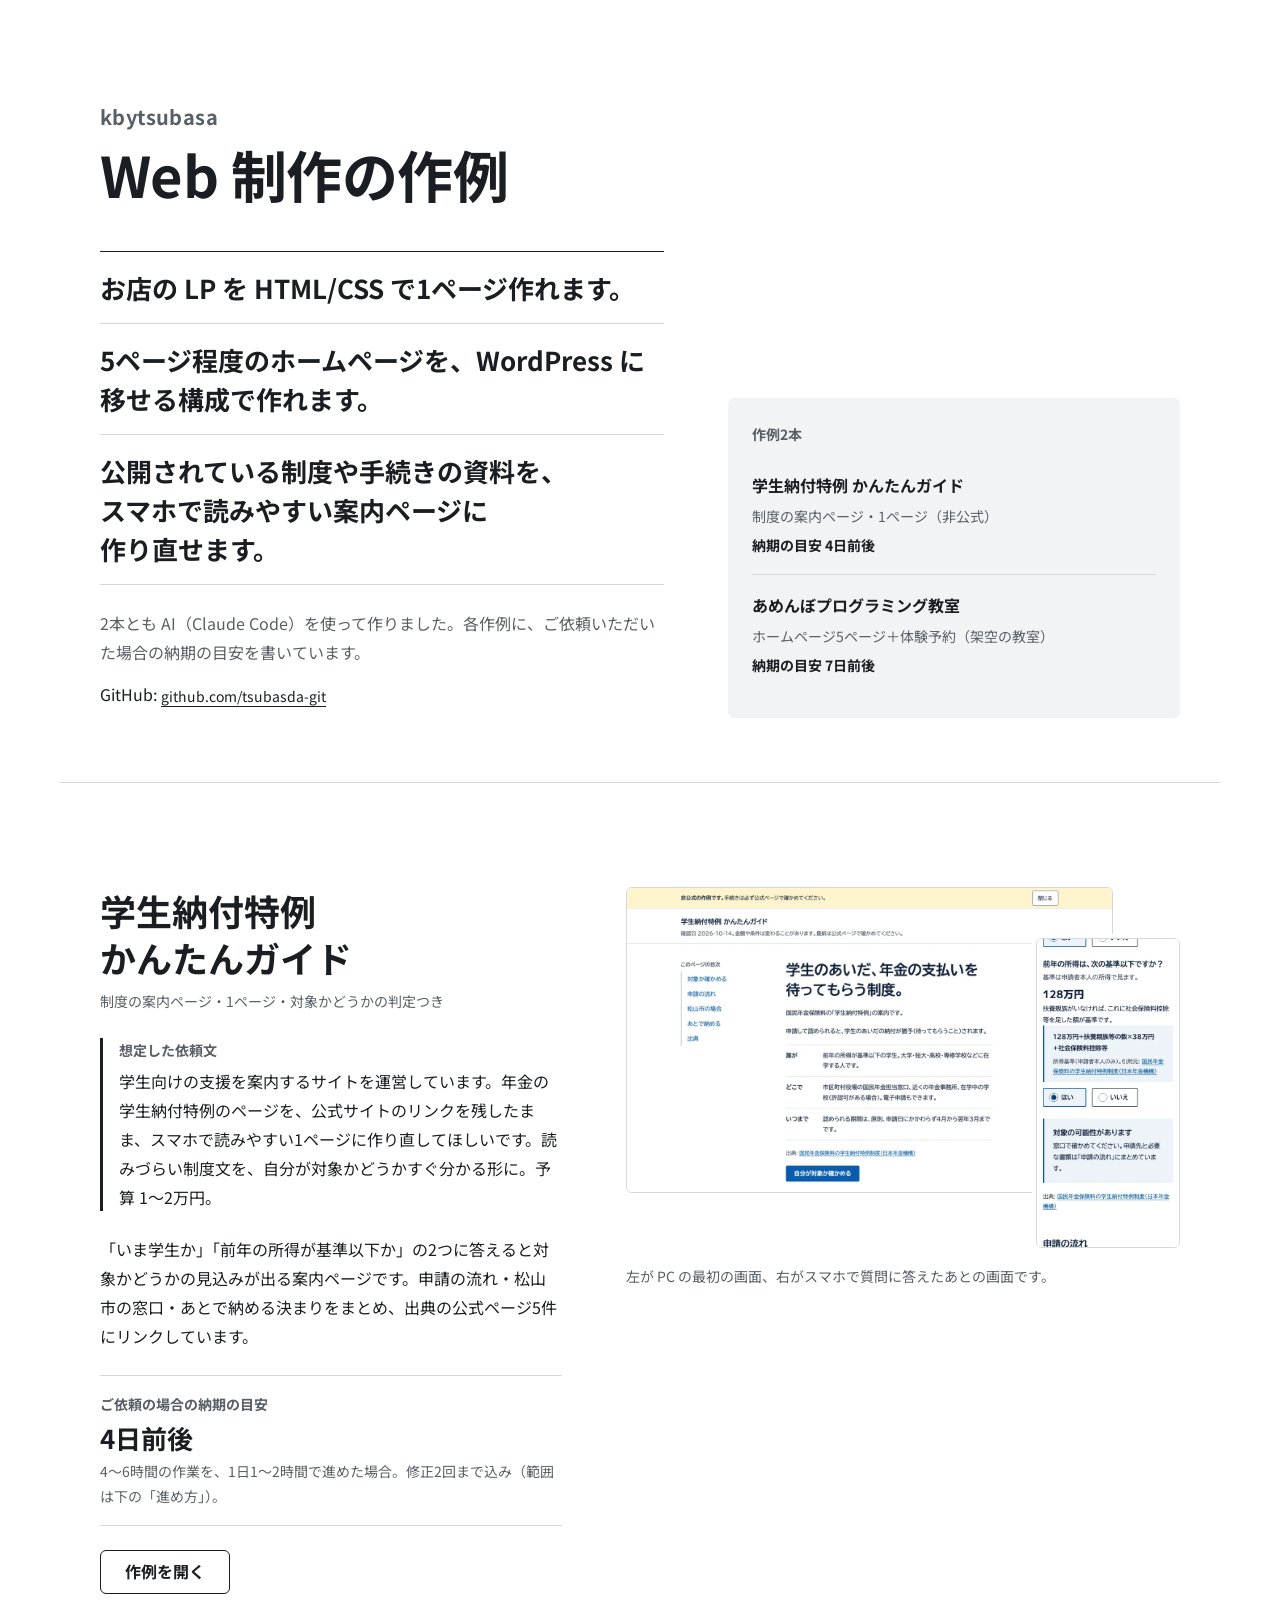
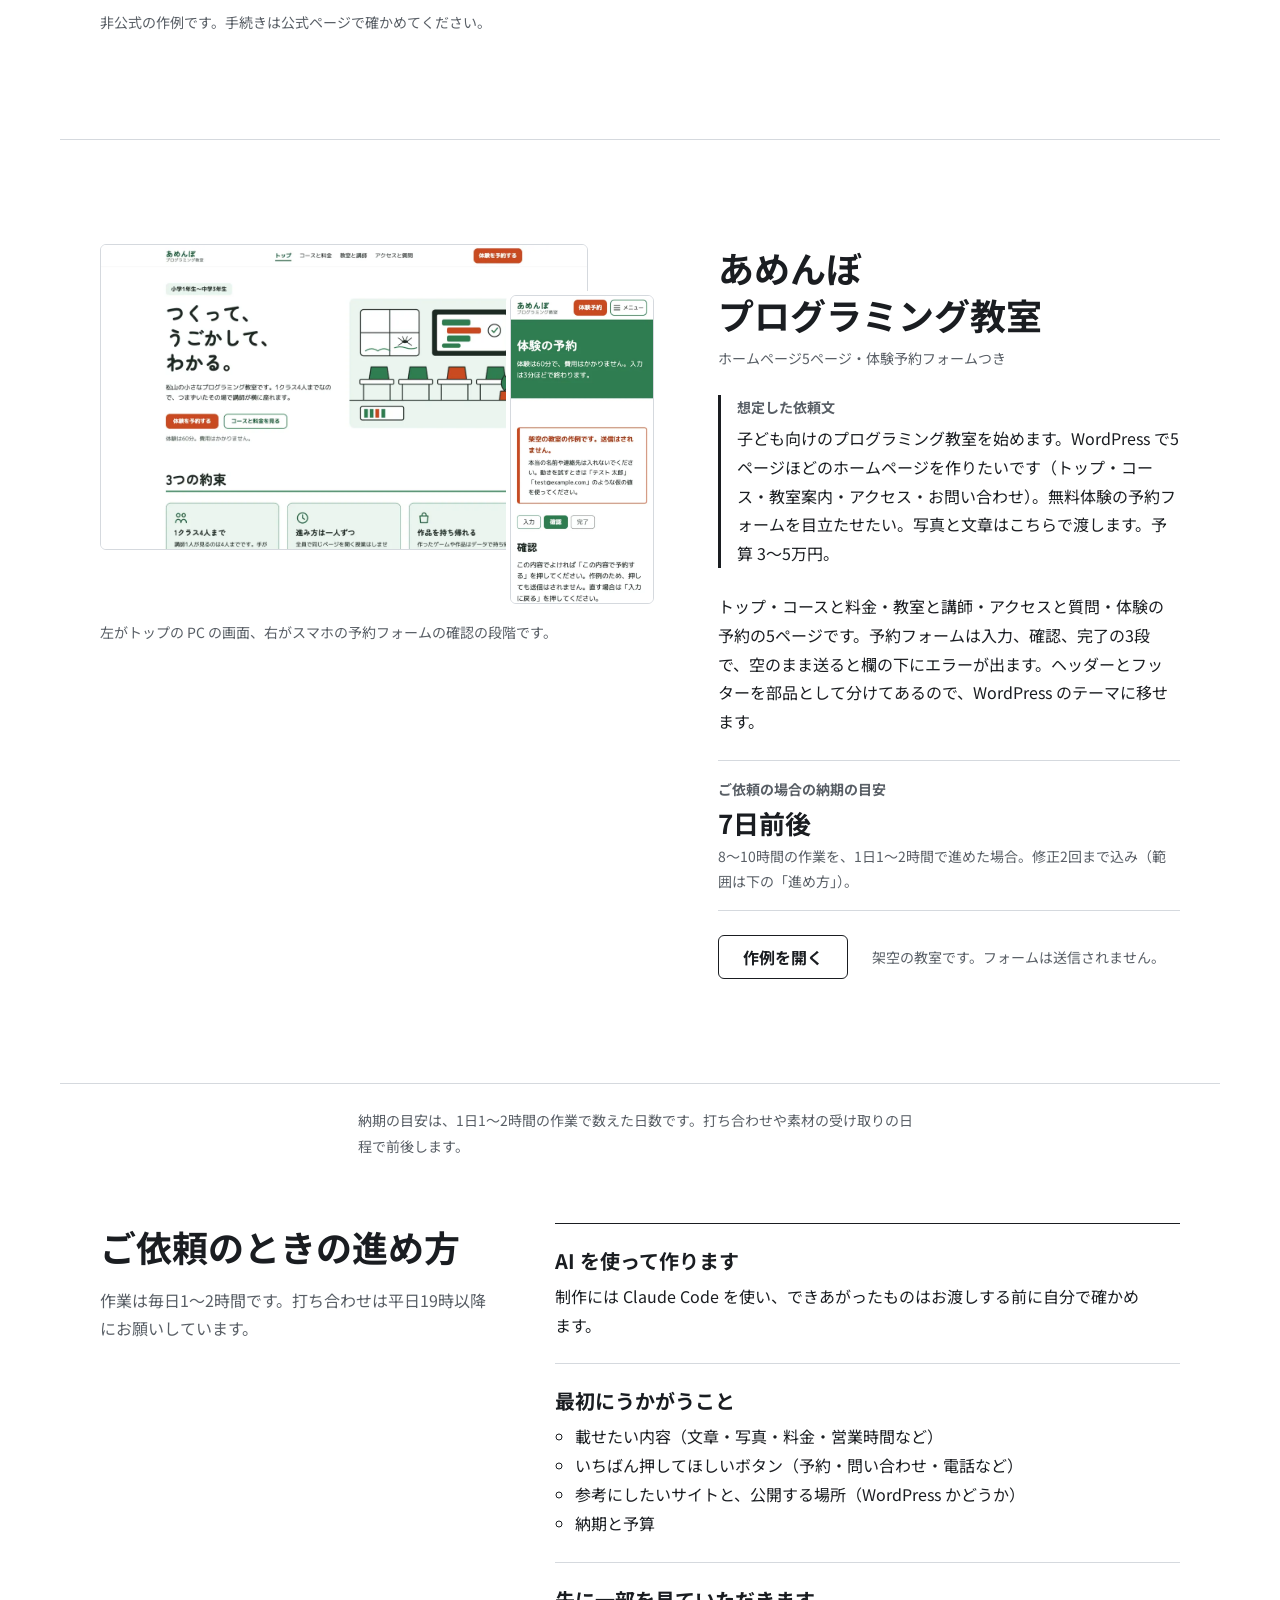
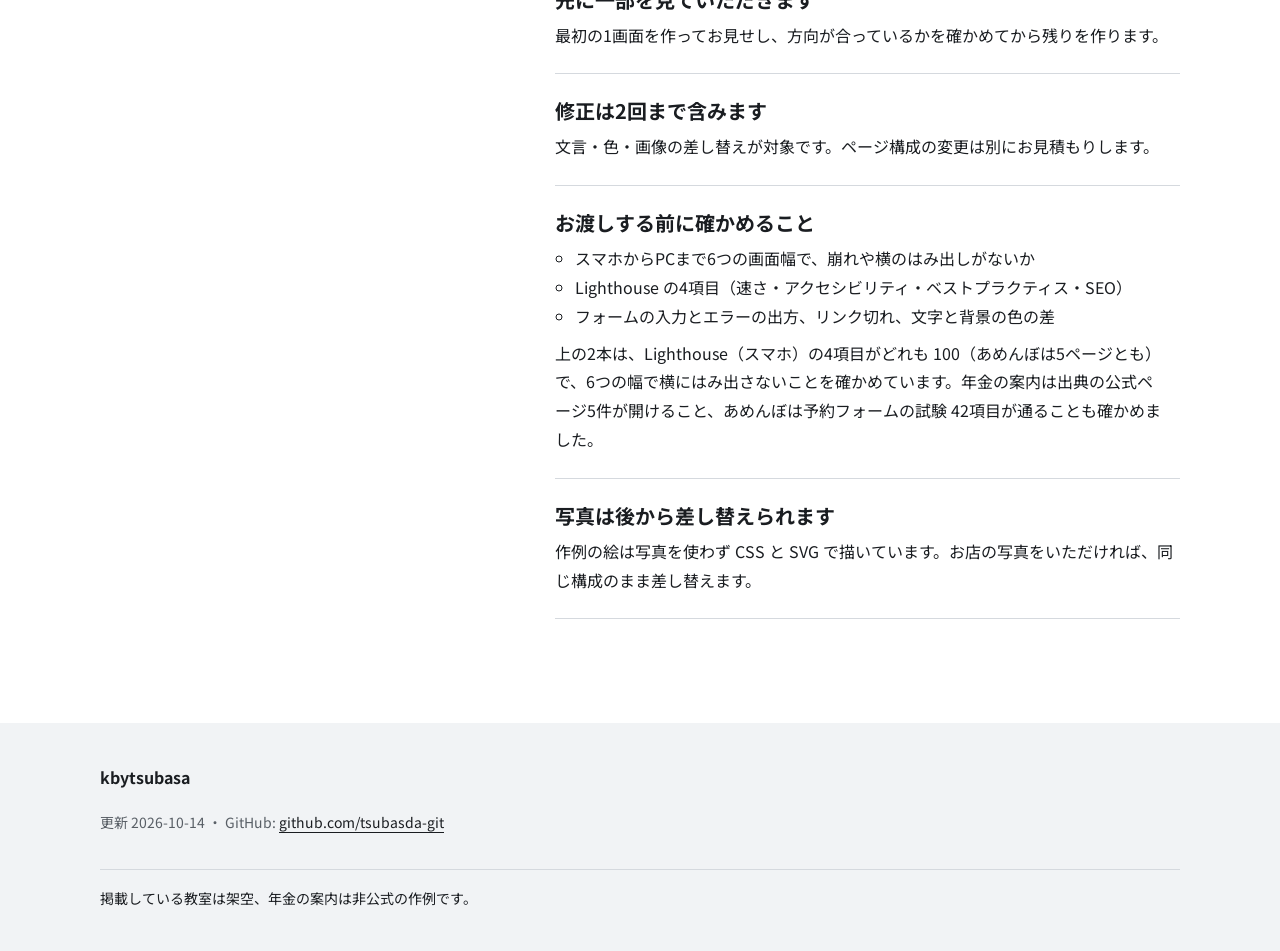
==== commit 96454f9a: "作品集: 欄の左右の並びを交互に戻す" ====
--- a/web-portfolio/index.html
+++ b/web-portfolio/index.html
@@ -41,7 +41,8 @@
   </section>
 
   <div class="works">
-    <article class="wrap work work--flip" id="nenkin" aria-labelledby="nenkin-title">
+    <!-- 作例1 -->
+    <article class="wrap work" id="nenkin" aria-labelledby="nenkin-title">
       <header class="work__head">
         <h2 class="work__title" id="nenkin-title">学生納付特例<wbr> かんたんガイド</h2>
         <p class="work__kind">制度の案内ページ・1ページ・対象かどうかの判定つき</p>
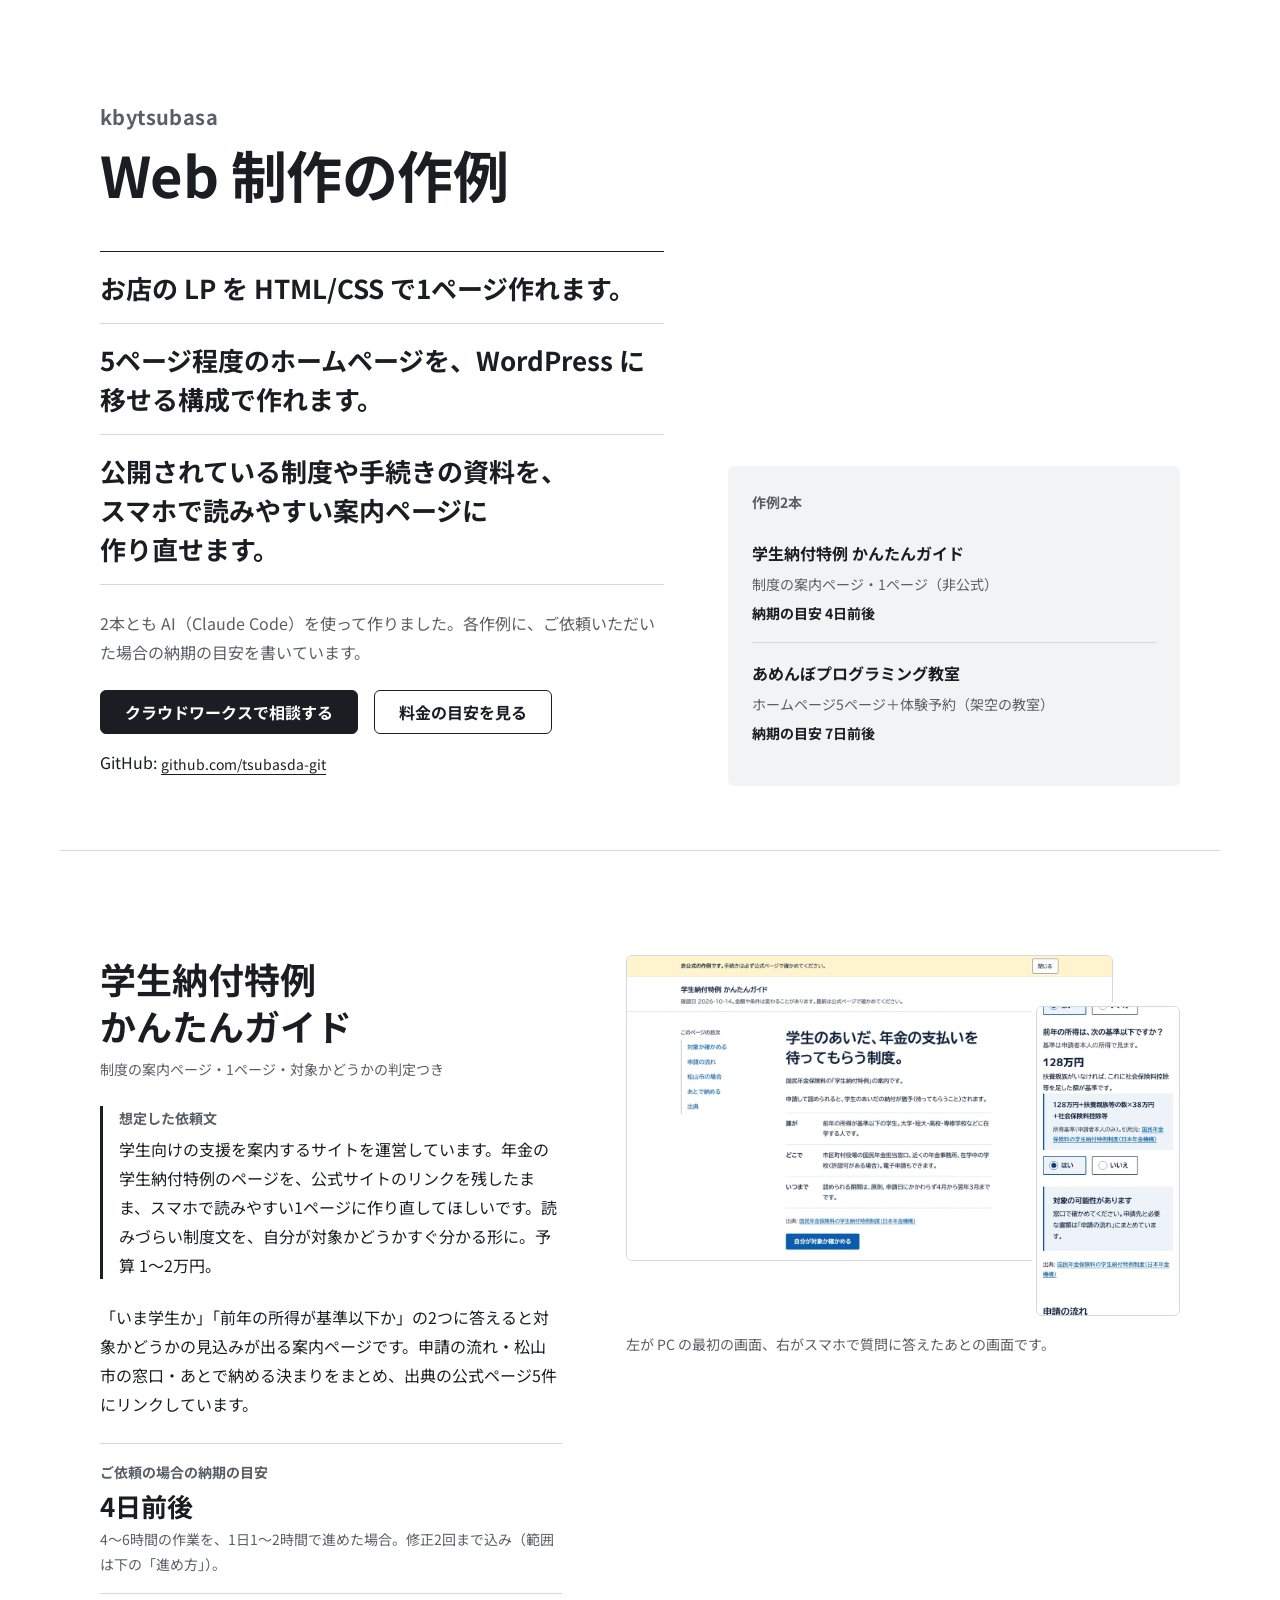
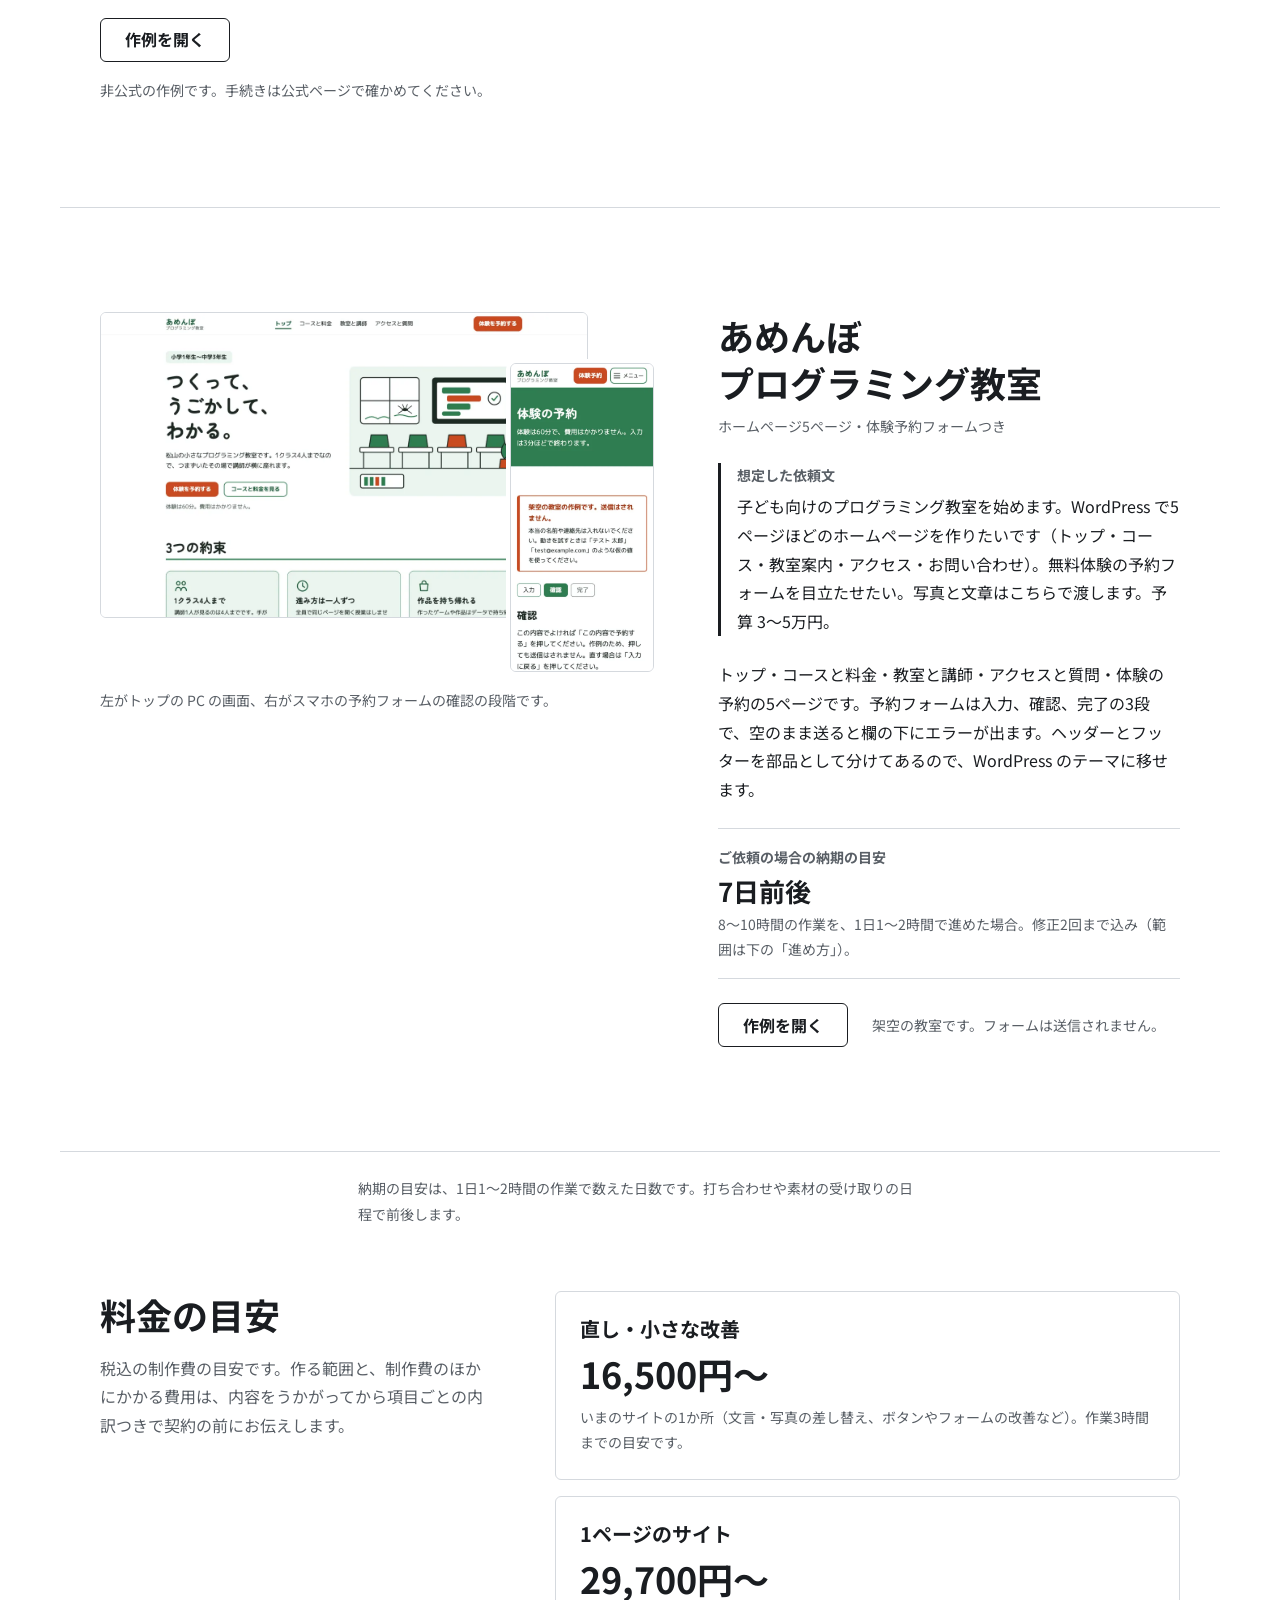
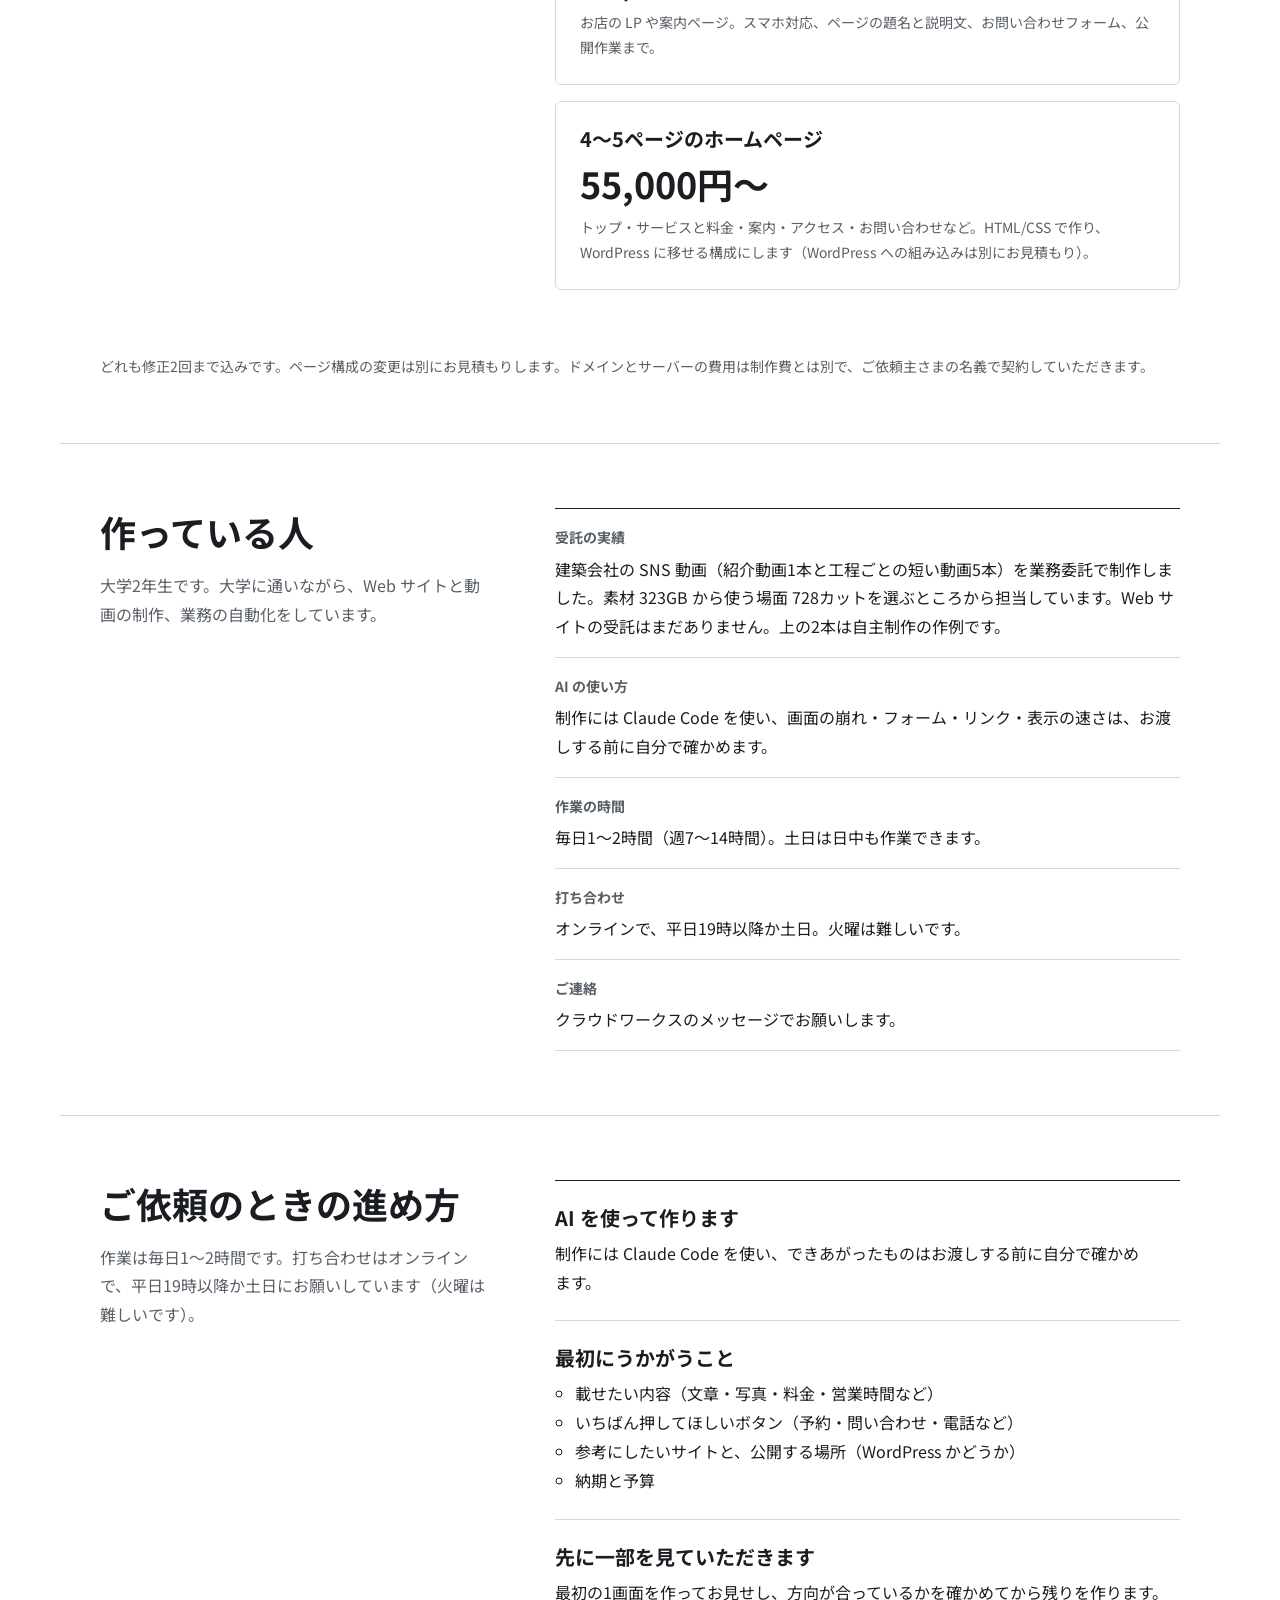
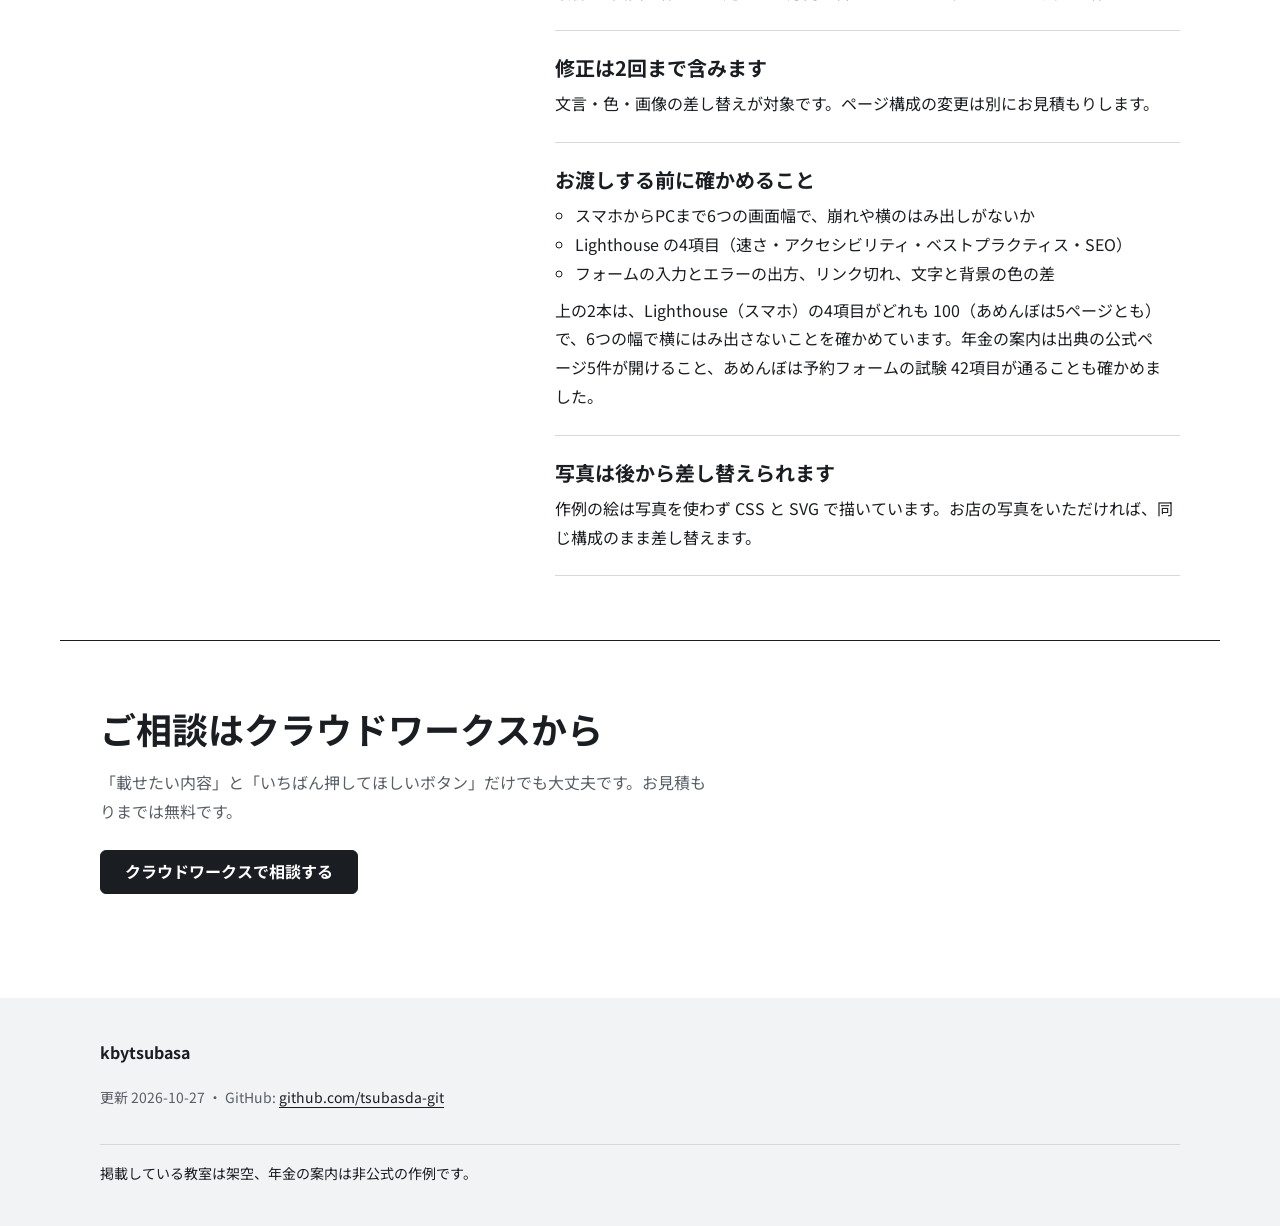
==== commit 3e784d3b: "入口ページに料金の目安・作っている人・相談の入口を追加" ====
--- a/web-portfolio/index.html
+++ b/web-portfolio/index.html
@@ -1,11 +1,11 @@
 <!doctype html>
 <html lang="ja">
 <head>
-  <meta name="robots" content="noindex, nofollow">
 <meta charset="utf-8">
 <meta name="viewport" content="width=device-width, initial-scale=1">
+  <meta name="robots" content="noindex, nofollow">
 <title>Web 制作の作例2本（kbytsubasa）— 案内ページ・5ページのホームページ</title>
-<meta name="description" content="制度の案内ページと、5ページのホームページと体験予約フォーム。Claude Code を使って作った Web 制作の作例2本と、かかった時間、ご依頼のときの納期の目安と進め方。">
+<meta name="description" content="制度の案内ページと、5ページのホームページと体験予約フォーム。Claude Code を使って作った Web 制作の作例2本と、納期の目安・料金の目安・進め方。ご相談はクラウドワークスから。">
 <meta name="theme-color" content="#FFFFFF">
 <link rel="icon" href="data:image/svg+xml,%3Csvg xmlns='http://www.w3.org/2000/svg' viewBox='0 0 32 32'%3E%3Crect width='32' height='32' rx='6' fill='%231A1D21'/%3E%3Cpath d='M9 9v14M9 16l8-7M12 14l6 9' stroke='%23fff' stroke-width='3' fill='none' stroke-linecap='round'/%3E%3C/svg%3E">
 <link rel="preconnect" href="https://fonts.googleapis.com">
@@ -28,6 +28,10 @@
         <li>公開されている制度や手続きの資料を、スマホで読みやすい案内ページに作り直せます。</li>
       </ul>
       <p class="intro__note">2本とも AI（Claude Code）を使って作りました。各作例に、ご依頼いただいた場合の納期の目安を書いています。</p>
+      <div class="cta">
+        <a class="chip chip--solid" href="https://crowdworks.jp/public/employees/6933729" rel="noopener">クラウドワークスで相談する</a>
+        <a class="chip" href="#price">料金の目安を見る</a>
+      </div>
       <p class="intro__link">GitHub: <a class="top__link" href="https://github.com/tsubasda-git" rel="noopener">github.com/tsubasda-git</a></p>
     </div>
 
@@ -112,10 +116,64 @@
     <p class="wrap works__note">納期の目安は、1日1〜2時間の作業で数えた日数です。打ち合わせや素材の受け取りの日程で前後します。</p>
   </div>
 
+  <section class="wrap price" id="price" aria-labelledby="price-title">
+    <div>
+      <h2 class="price__title" id="price-title">料金の目安</h2>
+      <p class="price__lead">税込の制作費の目安です。作る範囲と、制作費のほかにかかる費用は、内容をうかがってから項目ごとの内訳つきで契約の前にお伝えします。</p>
+    </div>
+    <ul class="plans">
+      <li class="plan">
+        <h3 class="plan__name">直し・小さな改善</h3>
+        <p class="plan__price">16,500円〜</p>
+        <p class="plan__what">いまのサイトの1か所（文言・写真の差し替え、ボタンやフォームの改善など）。作業3時間までの目安です。</p>
+      </li>
+      <li class="plan">
+        <h3 class="plan__name">1ページのサイト</h3>
+        <p class="plan__price">29,700円〜</p>
+        <p class="plan__what">お店の LP や案内ページ。スマホ対応、ページの題名と説明文、お問い合わせフォーム、公開作業まで。</p>
+      </li>
+      <li class="plan">
+        <h3 class="plan__name">4〜5ページのホームページ</h3>
+        <p class="plan__price">55,000円〜</p>
+        <p class="plan__what">トップ・サービスと料金・案内・アクセス・お問い合わせなど。HTML/CSS で作り、WordPress に移せる構成にします（WordPress への組み込みは別にお見積もり）。</p>
+      </li>
+    </ul>
+    <p class="price__note">どれも修正2回まで込みです。ページ構成の変更は別にお見積もりします。ドメインとサーバーの費用は制作費とは別で、ご依頼主さまの名義で契約していただきます。</p>
+  </section>
+
+  <section class="wrap me" id="me" aria-labelledby="me-title">
+    <div>
+      <h2 class="me__title" id="me-title">作っている人</h2>
+      <p class="me__lead">大学2年生です。大学に通いながら、Web サイトと動画の制作、業務の自動化をしています。</p>
+    </div>
+    <dl class="me__facts">
+      <div>
+        <dt>受託の実績</dt>
+        <dd>建築会社の SNS 動画（紹介動画1本と工程ごとの短い動画5本）を業務委託で制作しました。素材 323GB から使う場面 728カットを選ぶところから担当しています。Web サイトの受託はまだありません。上の2本は自主制作の作例です。</dd>
+      </div>
+      <div>
+        <dt>AI の使い方</dt>
+        <dd>制作には Claude Code を使い、画面の崩れ・フォーム・リンク・表示の速さは、お渡しする前に自分で確かめます。</dd>
+      </div>
+      <div>
+        <dt>作業の時間</dt>
+        <dd>毎日1〜2時間（週7〜14時間）。土日は日中も作業できます。</dd>
+      </div>
+      <div>
+        <dt>打ち合わせ</dt>
+        <dd>オンラインで、平日19時以降か土日。火曜は難しいです。</dd>
+      </div>
+      <div>
+        <dt>ご連絡</dt>
+        <dd>クラウドワークスのメッセージでお願いします。</dd>
+      </div>
+    </dl>
+  </section>
+
   <section class="wrap how" aria-labelledby="how-title">
     <div>
       <h2 class="how__title" id="how-title">ご依頼のときの進め方</h2>
-      <p class="how__lead">作業は毎日1〜2時間です。打ち合わせは平日19時以降にお願いしています。</p>
+      <p class="how__lead">作業は毎日1〜2時間です。打ち合わせはオンラインで、平日19時以降か土日にお願いしています（火曜は難しいです）。</p>
     </div>
     <ol class="how__list">
       <li>
@@ -154,12 +212,18 @@
       </li>
     </ol>
   </section>
+
+  <section class="wrap ask-us" aria-labelledby="ask-us-title">
+    <h2 class="ask-us__title" id="ask-us-title">ご相談はクラウドワークスから</h2>
+    <p class="ask-us__lead">「載せたい内容」と「いちばん押してほしいボタン」だけでも大丈夫です。お見積もりまでは無料です。</p>
+    <a class="chip chip--solid" href="https://crowdworks.jp/public/employees/6933729" rel="noopener">クラウドワークスで相談する</a>
+  </section>
 </main>
 
 <footer class="foot">
   <div class="wrap">
     <p class="foot__name">kbytsubasa</p>
-    <p class="foot__line">更新 2026-10-14 ・ GitHub: <a href="https://github.com/tsubasda-git" rel="noopener">github.com/tsubasda-git</a></p>
+    <p class="foot__line">更新 2026-10-27 ・ GitHub: <a href="https://github.com/tsubasda-git" rel="noopener">github.com/tsubasda-git</a></p>
     <p class="foot__notice">掲載している教室は架空、年金の案内は非公式の作例です。</p>
   </div>
 </footer>
--- a/web-portfolio/css/site.css
+++ b/web-portfolio/css/site.css
@@ -300,7 +300,7 @@
 .how {
   display: grid;
   gap: var(--space-lg);
-  padding-block: var(--space-xl) var(--space-2xl);
+  padding-block: var(--space-xl);
 }
 .how__title { font-size: var(--text-2xl); }
 .how__lead { margin-top: var(--space-sm); color: var(--color-ink-dim); }
@@ -315,6 +315,66 @@
   margin-top: var(--space-xs);
   padding-left: 1.25em;
 }
+
+/* ---------- 相談の入口（冒頭と最後） ---------- */
+.cta {
+  display: flex;
+  flex-wrap: wrap;
+  gap: var(--space-sm);
+  margin-top: var(--space-md);
+}
+.chip--solid { background: var(--color-accent); color: var(--color-accent-ink); }
+.chip--solid:hover { background: var(--color-ink-dim); border-color: var(--color-ink-dim); }
+
+/* ---------- 料金の目安・作っている人（進め方と同じ左右の組み） ---------- */
+.price,
+.me {
+  display: grid;
+  gap: var(--space-lg);
+  padding-block: var(--space-xl);
+  border-bottom: var(--rule-hair) solid var(--color-rule);
+}
+.price__title,
+.me__title,
+.ask-us__title { font-size: var(--text-2xl); }
+.price__lead,
+.me__lead,
+.ask-us__lead { margin-top: var(--space-sm); color: var(--color-ink-dim); max-width: 38em; }
+
+.plans {
+  list-style: none;
+  display: grid;
+  gap: var(--space-sm);
+}
+.plan {
+  border: var(--rule-hair) solid var(--color-rule);
+  border-radius: var(--radius);
+  padding: var(--space-md);
+}
+.plan__name { font-size: var(--text-lg); }
+.plan__price {
+  margin-top: var(--space-xs);
+  font-size: var(--text-2xl);
+  font-weight: 700;
+  line-height: var(--leading-tight);
+  white-space: nowrap;
+}
+.plan__what { margin-top: var(--space-xs); font-size: var(--text-sm); color: var(--color-ink-dim); }
+.price__note { font-size: var(--text-sm); color: var(--color-ink-dim); grid-column: 1 / -1; }
+
+.me__facts { border-top: var(--rule-hair) solid var(--color-rule-strong); }
+.me__facts > div {
+  padding-block: var(--space-sm);
+  border-bottom: var(--rule-hair) solid var(--color-rule);
+}
+.me__facts dt { font-size: var(--text-sm); font-weight: 700; color: var(--color-ink-dim); }
+.me__facts dd { margin: var(--space-2xs) 0 0; }
+
+.ask-us {
+  padding-block: var(--space-xl) var(--space-2xl);
+  border-top: var(--rule-hair) solid var(--color-rule-strong);
+}
+.ask-us .chip { margin-top: var(--space-md); }
 
 /* ---------- 下の帯（Ft1） ---------- */
 .foot {
@@ -350,11 +410,20 @@
     grid-template-areas: "fig head" "fig body";
   }
   .work__fig { align-self: start; position: sticky; top: var(--space-lg); }
-  .how {
+  .how,
+  .price,
+  .me {
     grid-template-columns: minmax(0, 1fr) minmax(0, 1.6fr);
     gap: var(--space-xl);
   }
 }
+@media (min-width: 640px) {
+  .plans { grid-template-columns: repeat(3, minmax(0, 1fr)); }
+}
+@media (min-width: 900px) {
+  .plans { grid-template-columns: minmax(0, 1fr); }
+}
+
 
 @media (prefers-reduced-motion: reduce) {
   *, *::before, *::after { transition-duration: 0ms !important; }
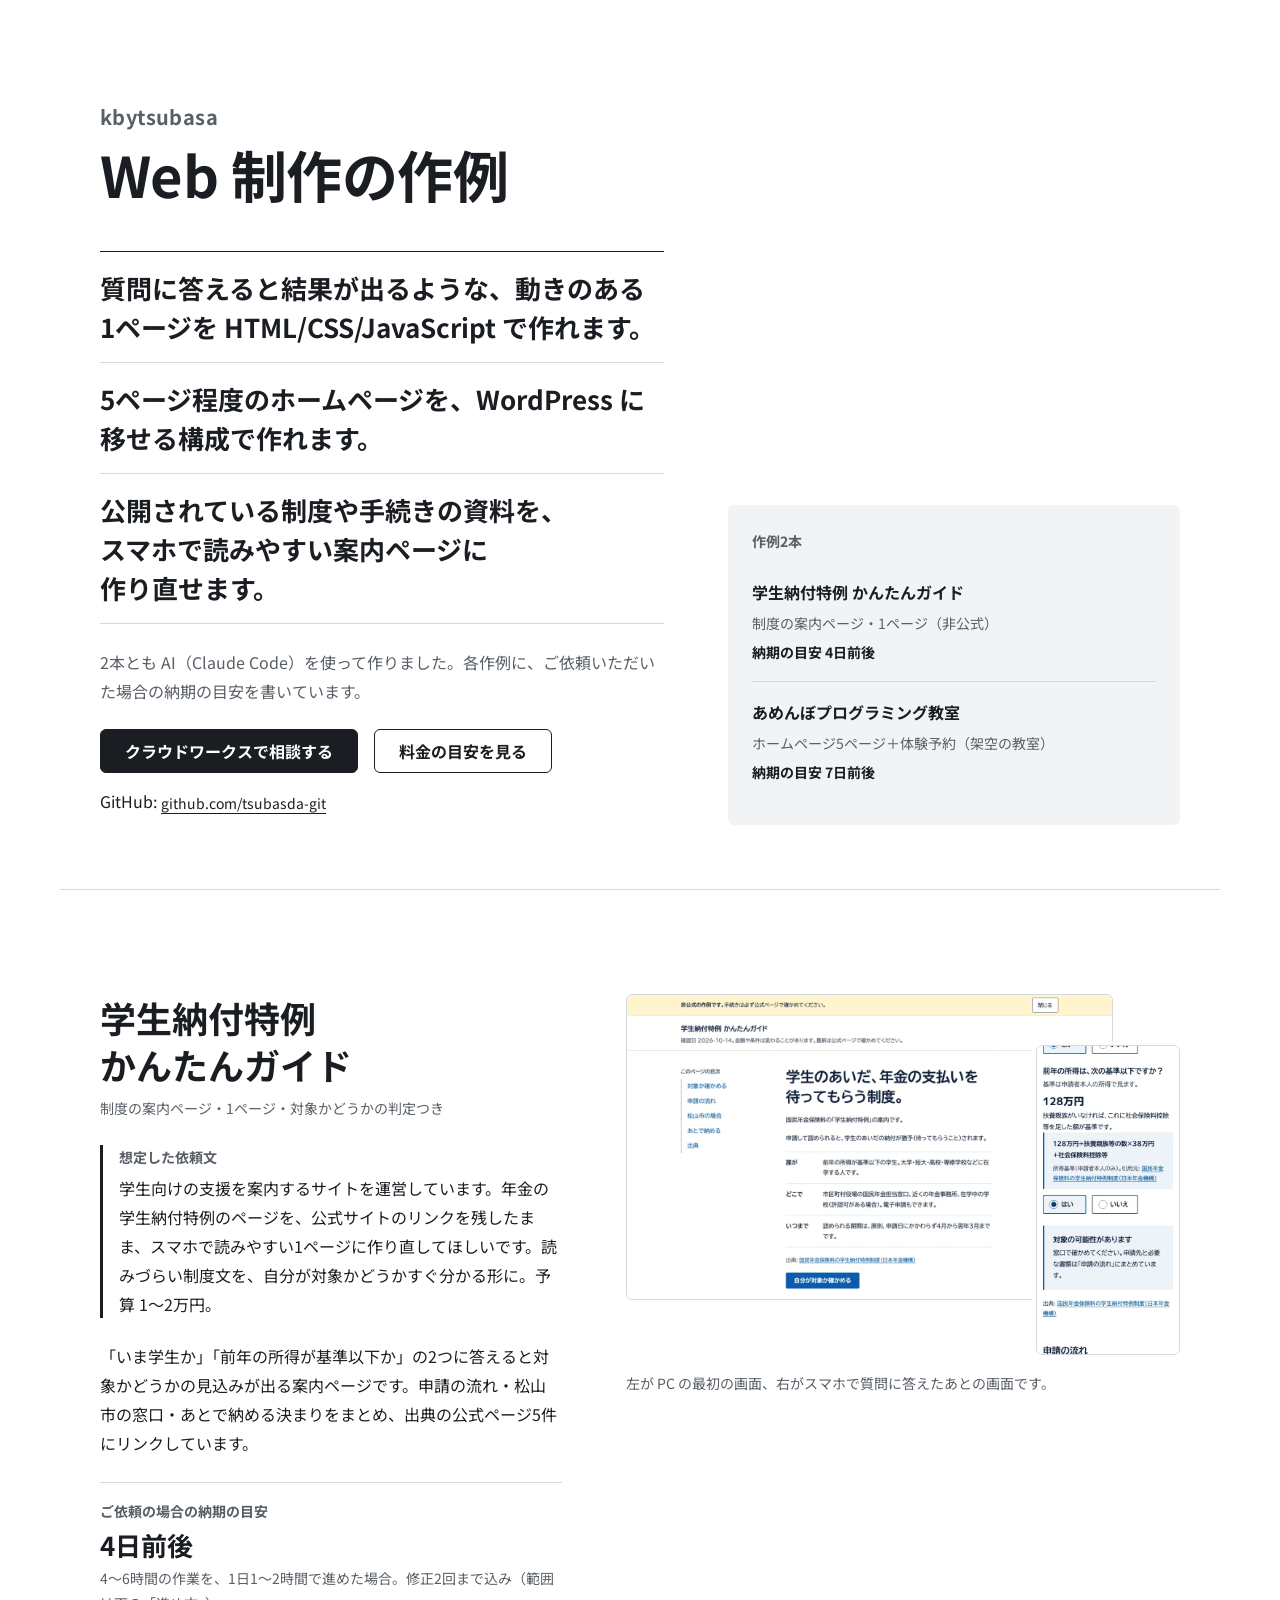
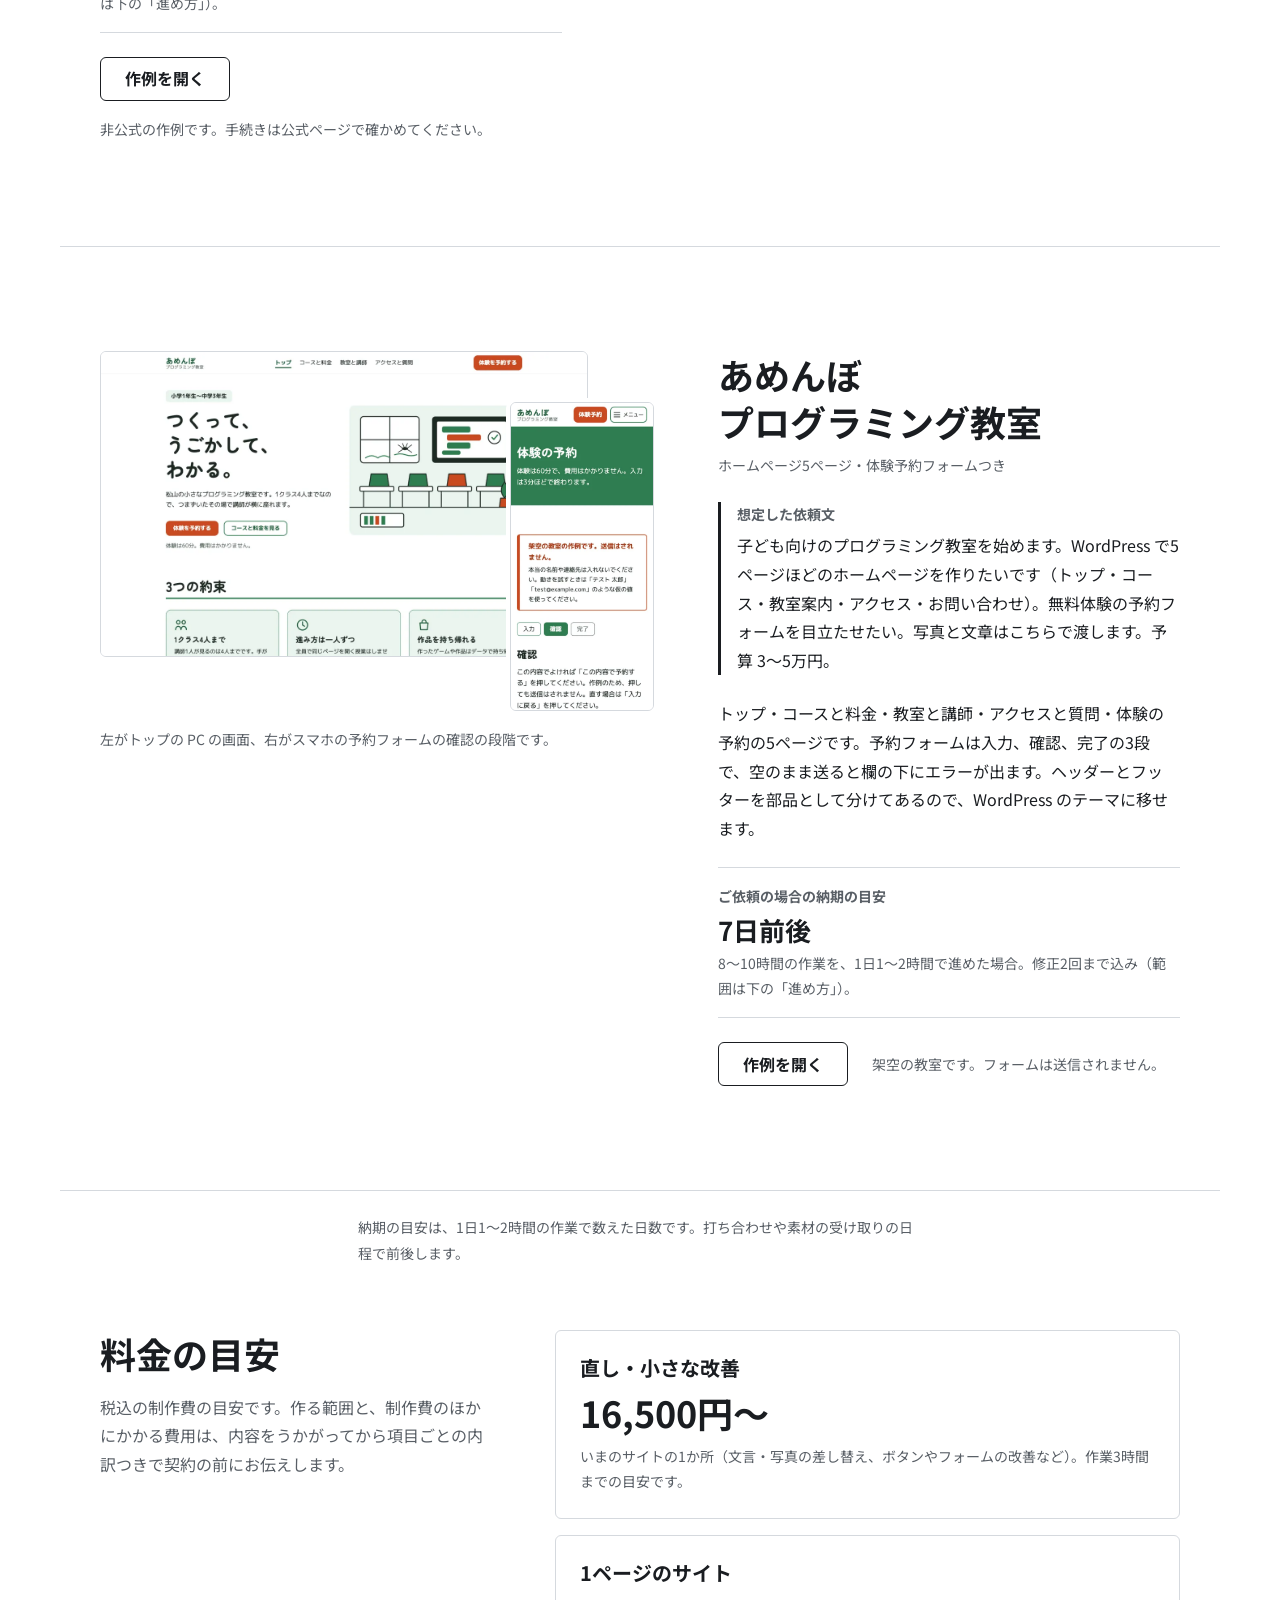
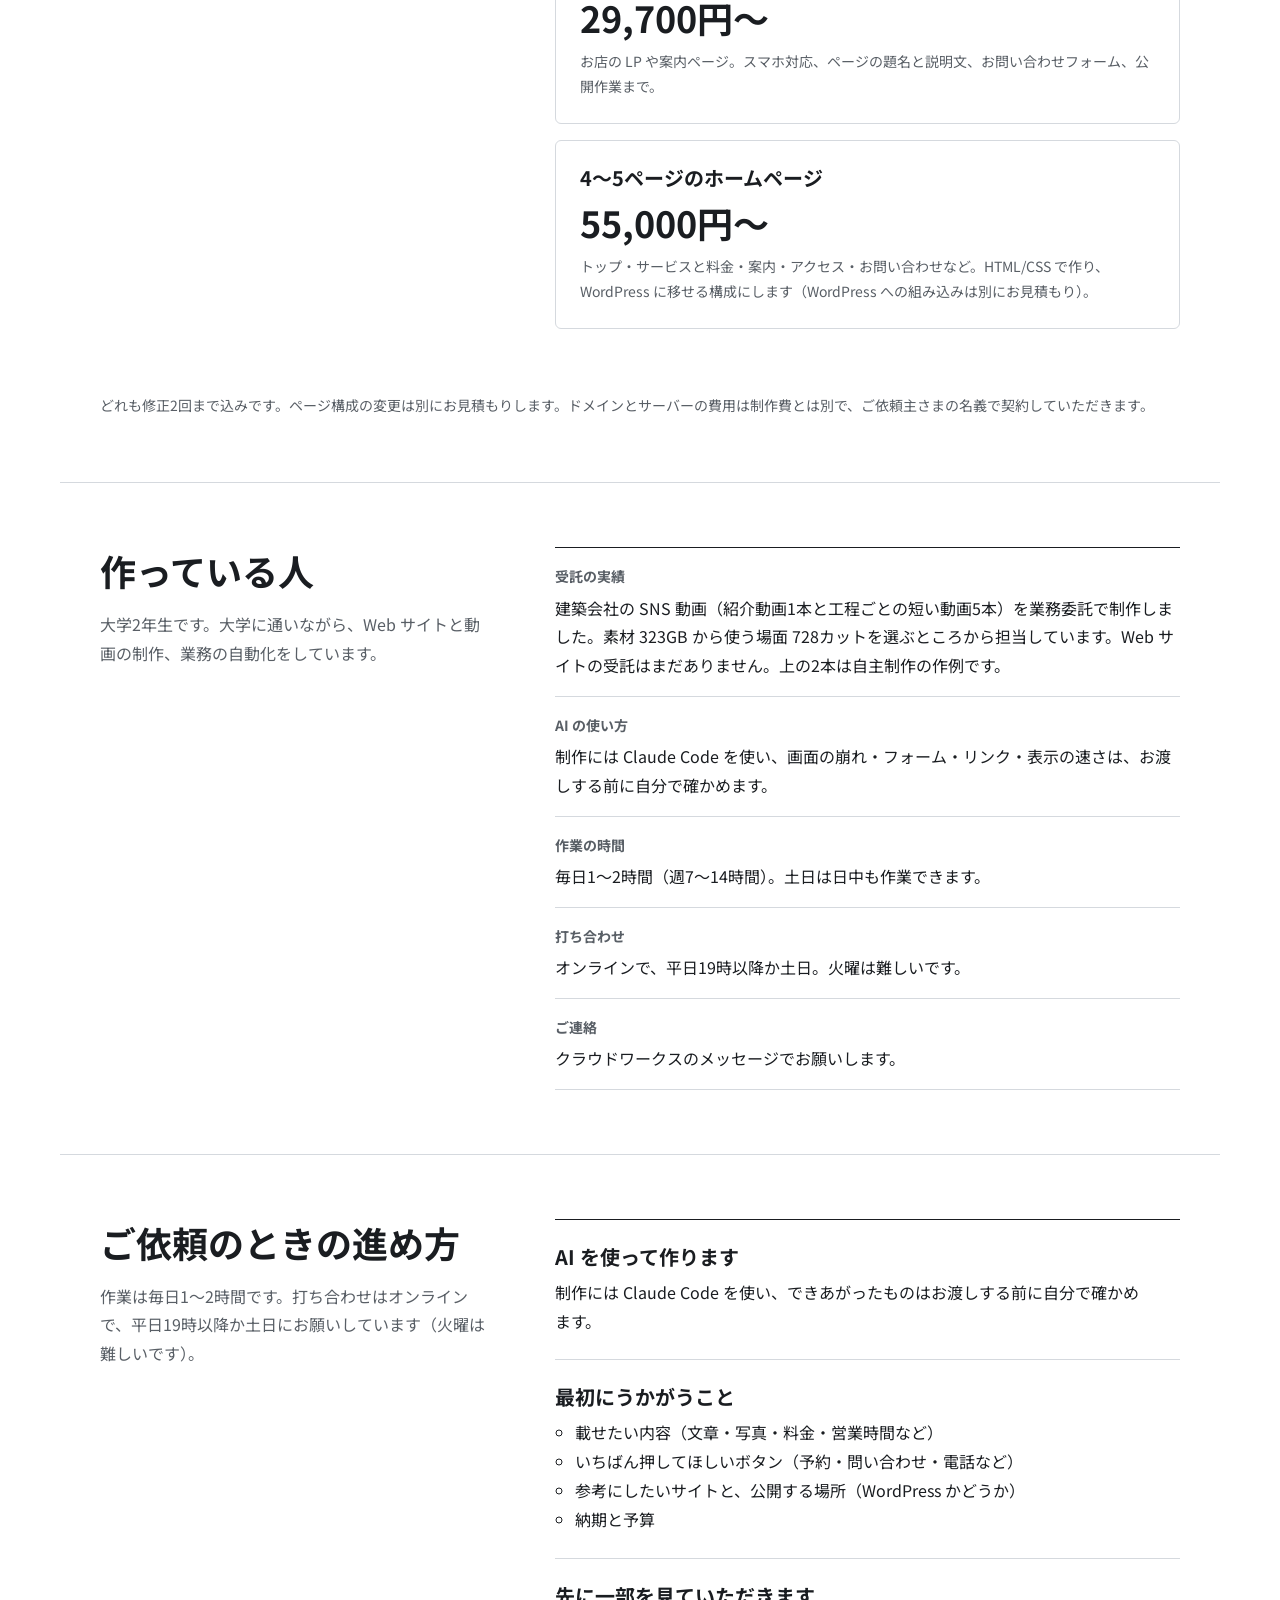
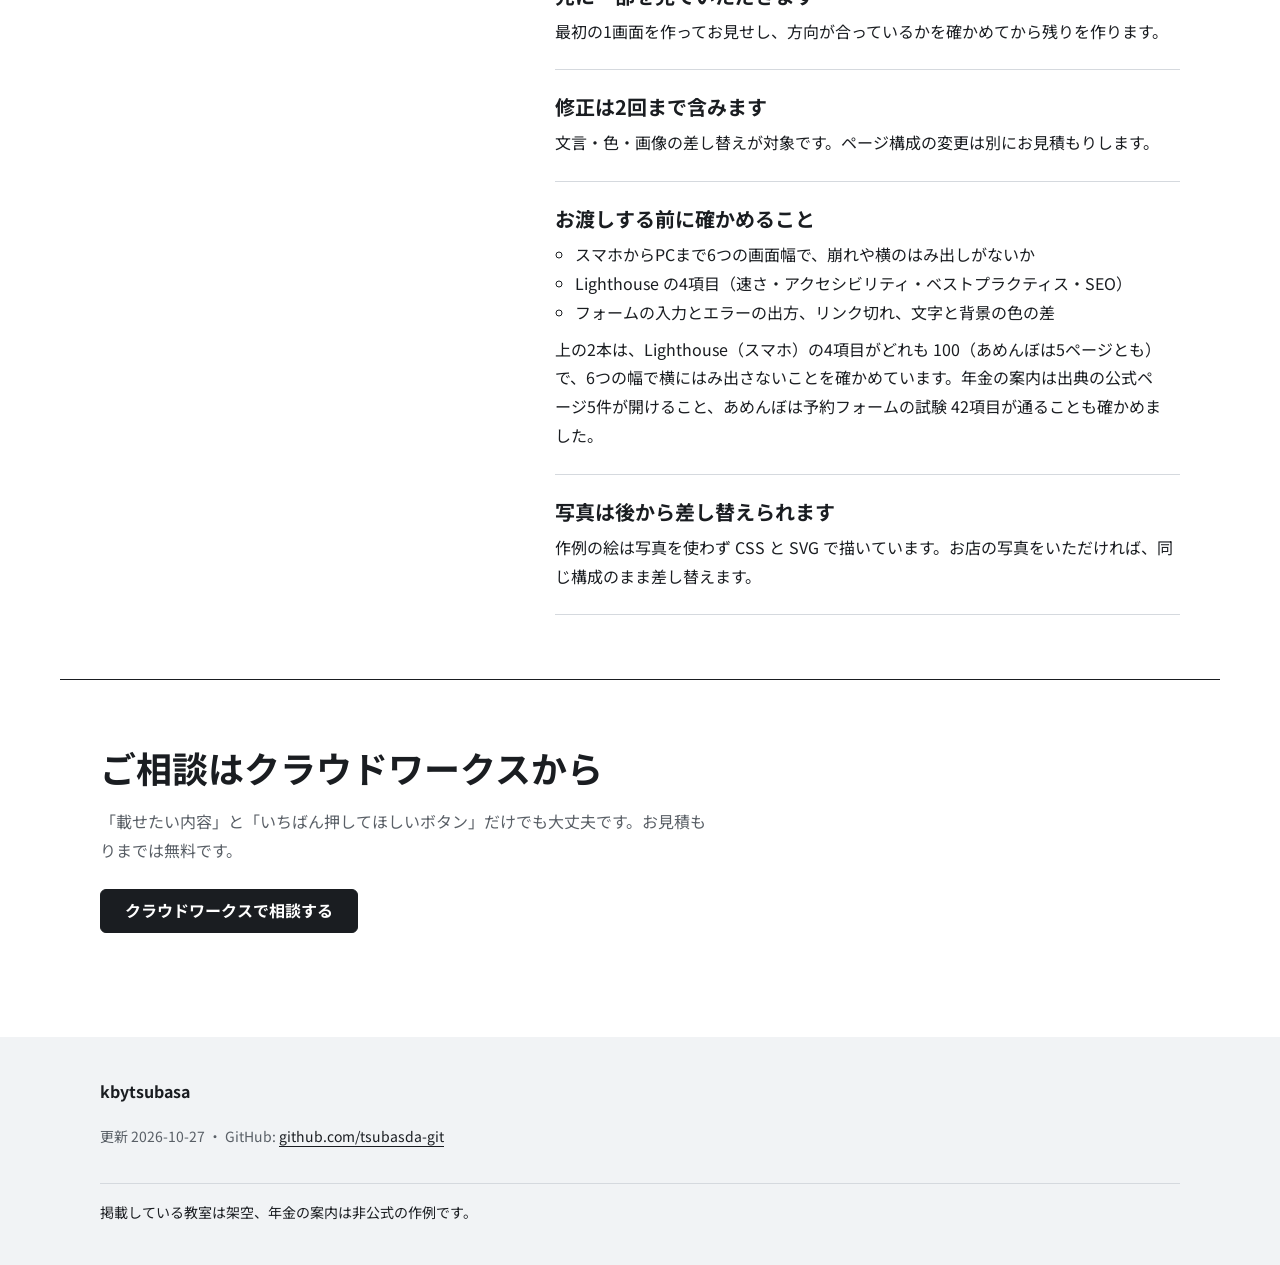
==== commit 488fa2ef: "入口ページ: 冒頭の1行を作例で裏付けのある文に" ====
--- a/web-portfolio/index.html
+++ b/web-portfolio/index.html
@@ -23,7 +23,7 @@
     <div>
       <h1 class="intro__title" id="intro-title"><span class="intro__title-name">kbytsubasa</span><span class="vh"> の</span>Web 制作の作例</h1>
       <ul class="can">
-        <li>お店の LP を HTML/CSS で1ページ作れます。</li>
+        <li>質問に答えると結果が出るような、動きのある1ページを HTML/CSS/JavaScript で作れます。</li>
         <li>5ページ程度のホームページを、WordPress に移せる構成で作れます。</li>
         <li>公開されている制度や手続きの資料を、スマホで読みやすい案内ページに作り直せます。</li>
       </ul>
